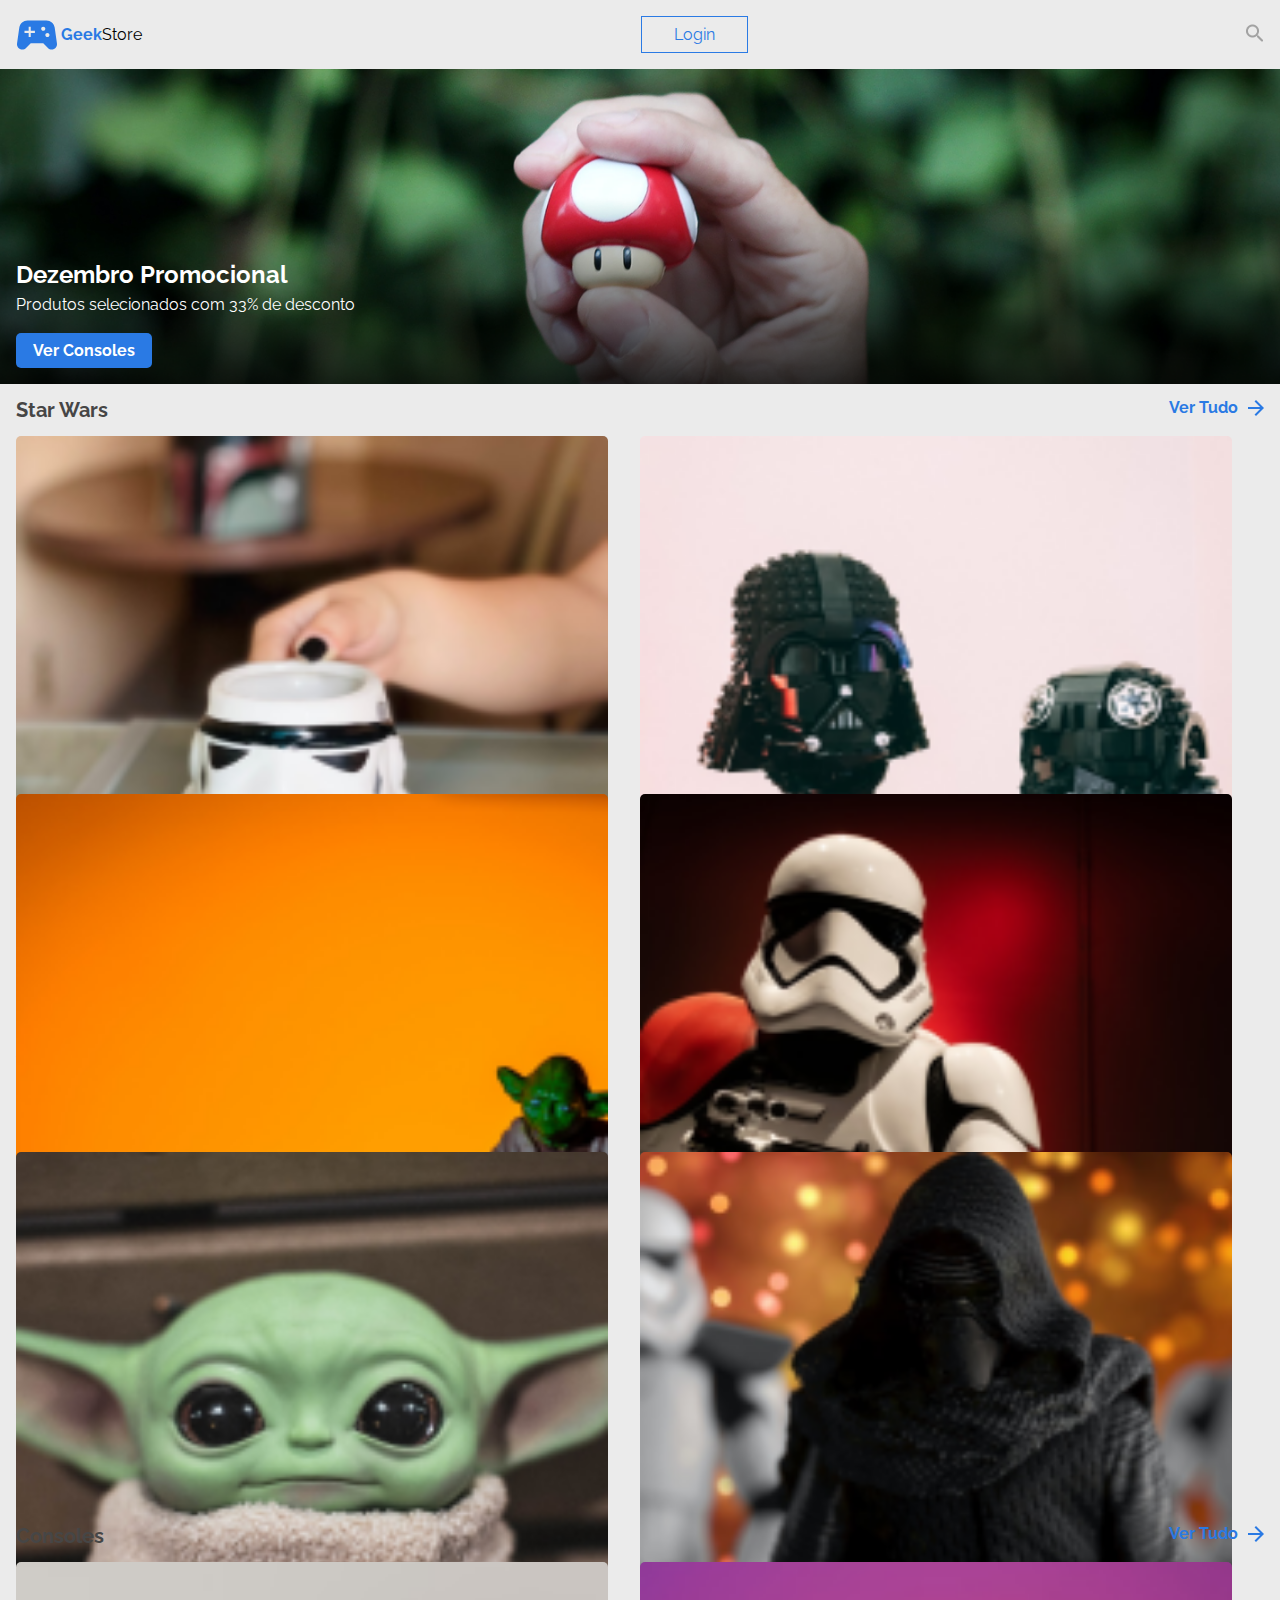
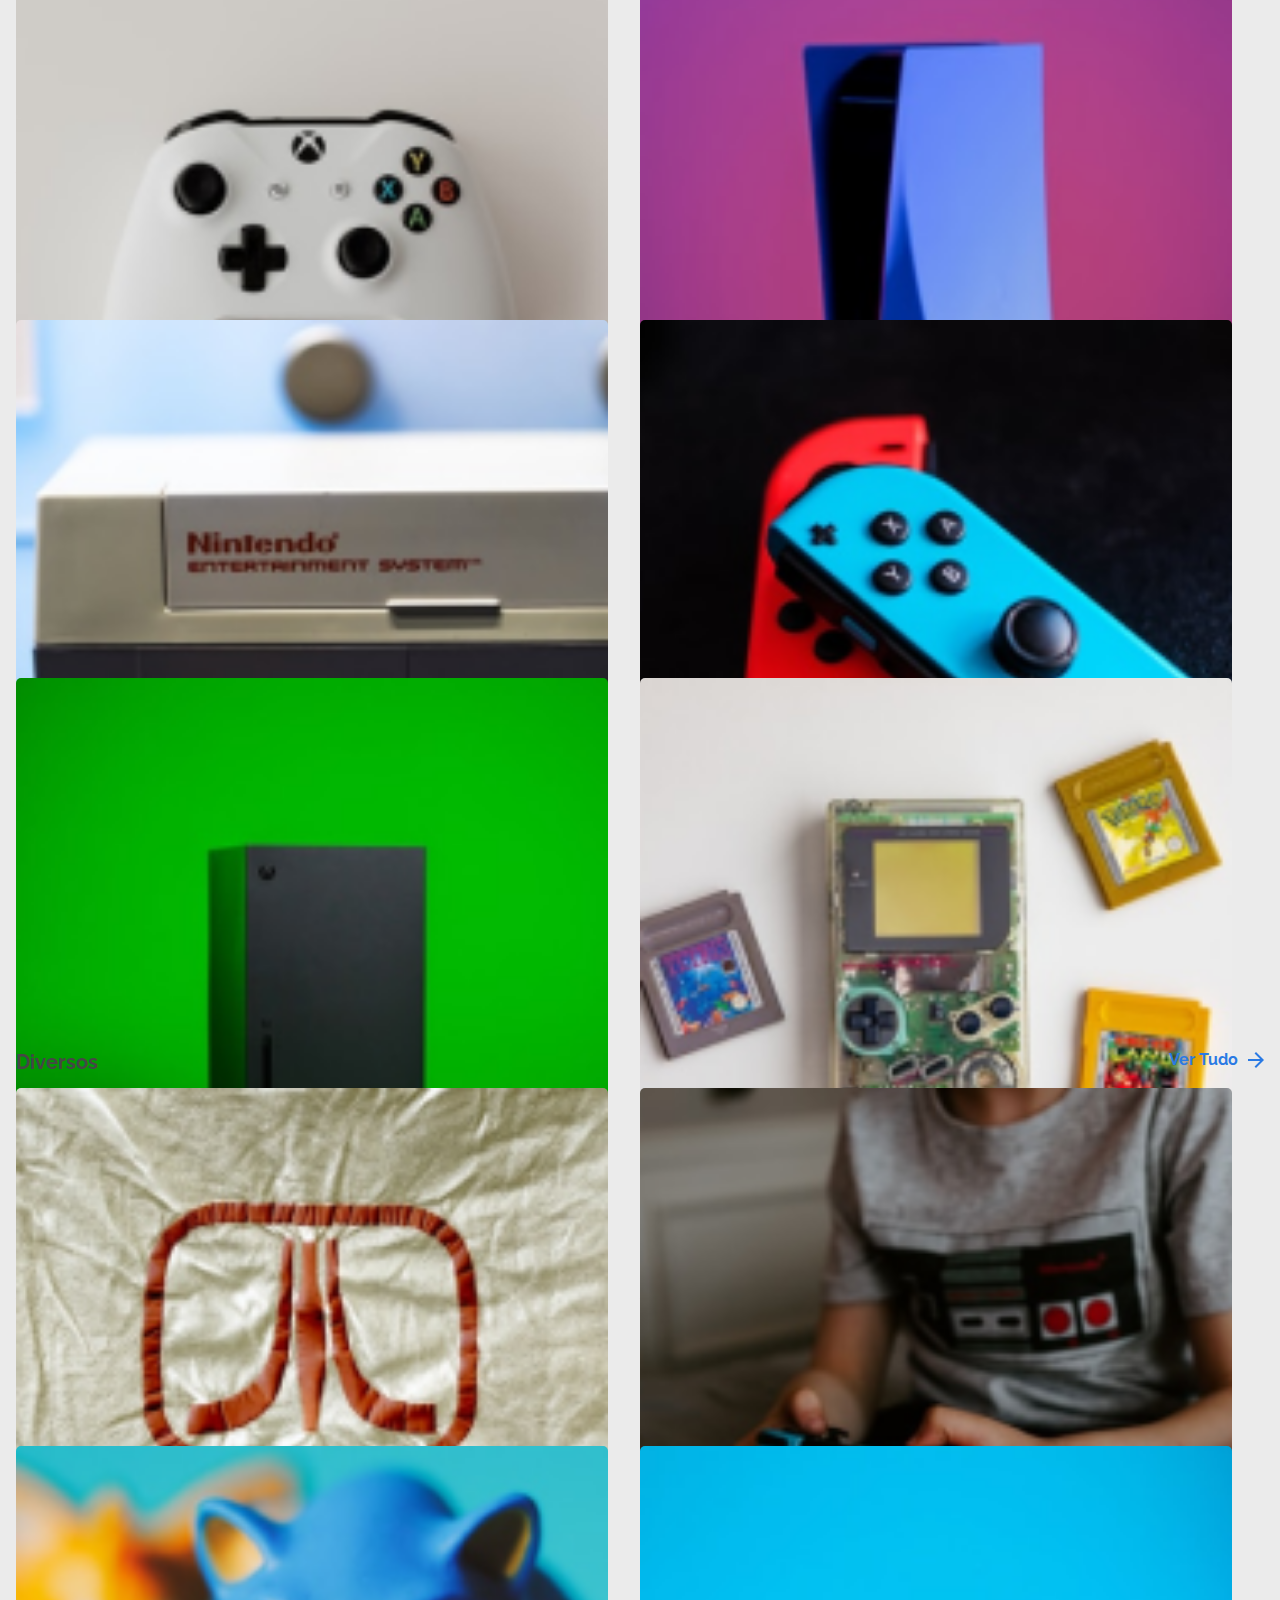
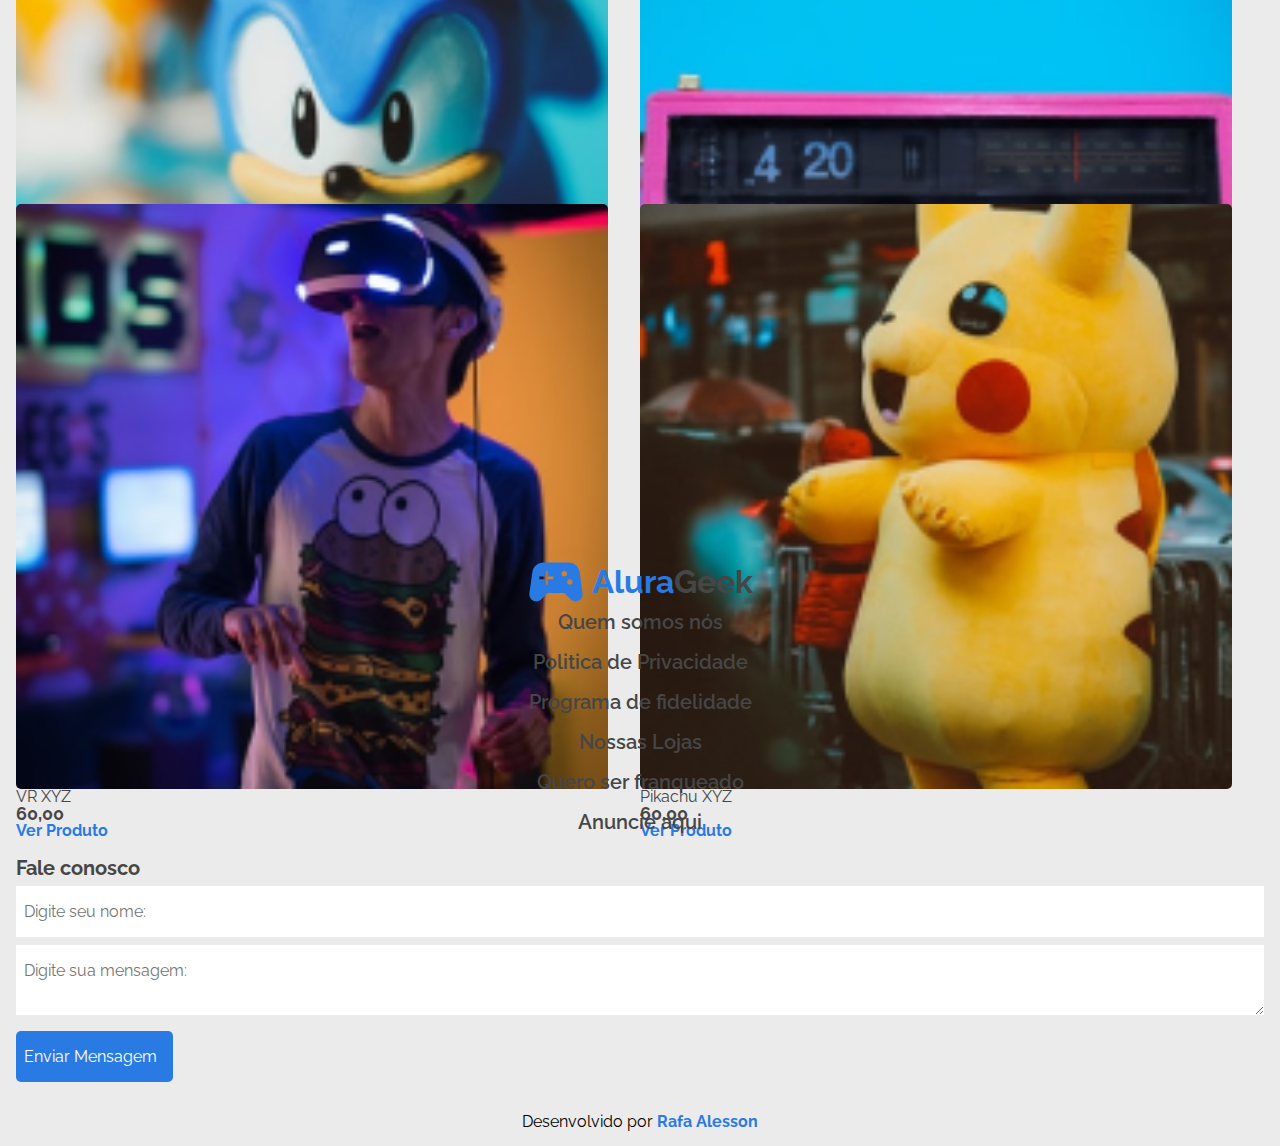
==== index.html @ 2ae5abe2 "finalização da home mobile" ====
<!DOCTYPE html>
<html lang="pt-br">
  <head>
    <meta charset="UTF-8" />
    <meta http-equiv="X-UA-Compatible" content="IE=edge" />
    <meta name="viewport" content="width=device-width, initial-scale=1.0" />
    <link rel="preconnect" href="https://fonts.googleapis.com">
    <link rel="preconnect" href="https://fonts.gstatic.com" crossorigin>
    <link href="https://fonts.googleapis.com/css2?family=Raleway:wght@100;300;400;600;700&display=swap" rel="stylesheet">
    <link rel="shortcut icon" href="./assets/img/logo.png" type="image/x-icon">
    <link rel="stylesheet" href="./assets/css/reset.css">
    <link rel="stylesheet" href="./assets/css/base.css">
    <link rel="stylesheet" href="./assets/css/cabecalho.css">
    <link rel="stylesheet" href="./assets/css/destaque.css">
    <link rel="stylesheet" href="./assets/css/geral-prods.css">
    <link rel="stylesheet" href="./assets/css/contato.css">
    <link rel="stylesheet" href="./assets/css/footer.css">
    <title>GeekStore</title>
  </head>

  <body>
    <header class="cabecalho">
      <nav class="menu">
        <div class="logo-busca">
          <div class="logo">
            <img src="assets\img\logo.svg" alt="logo" />
            <p class="logo-azul">Geek</p>
            <p>Store</p>
          </div>
          <!-- <input type="text" placeholder="O que desejo encontrar?" /> -->
        </div>
        <!--logo-busca-->

        <div class="login">
          <a href="login.html">
            <button type="submit">Login</button>
          </a>
        </div>
        <!--login-->

        <div class="busca">
          <img src="./assets/img/lupa.png" alt="lupa" />
        </div>
        <!--busca-->
      </nav>
      <!--menu-->
    </header>
    <!--cabecalho-->

    <section class="destaque">
      <div class="banner">
        <h1 class="banner__h1">Dezembro Promocional</h1>
        <h4 class="banner__h4">Produtos selecionados com 33% de desconto</h4>
        <button class="banner__btn">Ver Consoles</button>
      </div>
    </section>
    <!--destaque-->

    <section class="geral-prods">
      <div class="prod-titulo">
        <div class="titulo">
          <p>Star Wars</p>
        </div>
        <div class="mostrar-mais">
          <p>Ver Tudo <img src="assets\img\Vector.png" alt="seta" /></p>
        </div>
      </div>
      <section class="sessao-produtos">
        <div class="prod-holder">
          <div class="produto">
            <img src="assets\img\canecasw.png" alt="caneca" />
            <p class="descrição">Produto xyz</p>
            <p class="preco">60,00</p>
            <a href=""  class="ver-prod">Ver Produto</a>
          </div>
        </div>
        <div class="prod-holder">
          <div class="produto">
            <img src="assets\img\legosw.png" alt="lego" />
            <p class="descrição">Produto xyz</p>
            <p class="preco">60,00</p>
            <a href="" class="ver-prod">Ver Produto</a>
          </div>
        </div>
        <div class="prod-holder">
          <div class="produto">
            <img src="assets\img\yoda.png" alt="yoda" />
            <p class="descrição">Produto xyz</p>
            <p class="preco">60,00</p>
            <a href="" class="ver-prod">Ver Produto</a>
          </div>
        </div>
        <div class="prod-holder">
          <div class="produto">
            <img src="assets\img\stormtropper.png" alt="storm" />
            <p class="descrição">Produto xyz</p>
            <p class="preco">60,00</p>
            <a href="" class="ver-prod">Ver Produto</a>
          </div>
        </div>
        <div class="prod-holder">
          <div class="produto">
            <img src="assets\img\babyyoda.png" alt="byoda" />
            <p class="descrição">Produto xyz</p>
            <p class="preco">60,00</p>
            <a href="" class="ver-prod">Ver Produto</a>
          </div>
        </div>
        <div class="prod-holder">
          <div class="produto">
            <img src="assets\img\mandalorian.png" alt="mandalorian" />
            <p class="descrição">Produto xyz</p>
            <p class="preco">60,00</p>
            <a href="" class="ver-prod">Ver Produto</a>
          </div>
        </div>
      </section>

      <div class="prod-titulo">
        <div class="titulo">
          <p>Consoles</p>
        </div>
        <div class="mostrar-mais">
          <p>Ver Tudo <img src="assets\img\Vector.png" alt="seta" /></p>
        </div>
      </div>
      <section class="sessao-produtos">
        <div class="prod-holder">
          <div class="produto">
            <img src="assets\img\jsxbox.png" alt="xbox" />
            <p class="descrição">Console XYZ</p>
            <p class="preco">60,00</p>
            <a href="" class="ver-prod">Ver Produto</a>
          </div>
        </div>
        <div class="prod-holder">
          <div class="produto">
            <img src="assets\img\ps5.png" alt="ps5" />
            <p class="descrição">Console XYZ</p>
            <p class="preco">60,00</p>
            <a href="" class="ver-prod">Ver Produto</a>
          </div>
        </div>
        <div class="prod-holder">
          <div class="produto">
            <img src="assets\img\snes.png" alt="snes" />
            <p class="descrição">Console XYZ</p>
            <p class="preco">60,00</p>
            <a href="" class="ver-prod">Ver Produto</a>
          </div>
        </div>
        <div class="prod-holder">
          <div class="produto">
            <img src="assets\img\switch.png" alt="switch" />
            <p class="descrição">Console XYZ</p>
            <p class="preco">60,00</p>
            <a href="" class="ver-prod">Ver Produto</a>
          </div>
        </div>
        <div class="prod-holder">
          <div class="produto">
            <img src="assets\img\console.png" alt="console" />
            <p class="descrição">Console XYZ</p>
            <p class="preco">60,00</p>
            <a href="" class="ver-prod">Ver Produto</a>
          </div>
        </div>
        <div class="prod-holder">
          <div class="produto">
            <img src="assets\img\gba.png" alt="gba" />
            <p class="descrição">Console XYZ</p>
            <p class="preco">60,00</p>
            <a href="" class="ver-prod">Ver Produto</a>
          </div>
        </div>
      </section>

      <div class="prod-titulo">
        <div class="titulo">
          <p>Diversos</p>
        </div>
        <div class="mostrar-mais">
          <p>Ver Tudo <img src="assets\img\Vector.png" alt="seta" /></p>
        </div>
      </div>

      <section class="sessao-produtos">
        <div class="prod-holder">
          <div class="produto">
            <img src="assets\img\atari.png" alt="atari" />
            <p class="descrição">Camiseta Atari</p>
            <p class="preco">60,00</p>
            <a href="" class="ver-prod">Ver Produto</a>
          </div>
        </div>
        <div class="prod-holder">
          <div class="produto">
            <img src="assets\img\camisasnes.png" alt="csnes" />
            <p class="descrição">Camiseta Snes</p>
            <p class="preco">60,00</p>
            <a href="" class="ver-prod">Ver Produto</a>
          </div>
        </div>
        <div class="prod-holder">
          <div class="produto">
            <img src="assets\img\sonic.png" alt="sonic" />
            <p class="descrição">Sonic XYZ</p>
            <p class="preco">60,00</p>
            <a href="" class="ver-prod">Ver Produto</a>
          </div>
        </div>
        <div class="prod-holder">
          <div class="produto">
            <img src="assets\img\relogio.png" alt="relogio" />
            <p class="descrição">Despertador XYZ</p>
            <p class="preco">60,00</p>
            <a href="" class="ver-prod">Ver Produto</a>
          </div>
        </div>
        <div class="prod-holder">
          <div class="produto">
            <img src="assets\img\vr.png" alt="vr" />
            <p class="descrição">VR XYZ</p>
            <p class="preco">60,00</p>
            <a href="" class="ver-prod">Ver Produto</a>
          </div>
        </div>
        <div class="prod-holder">
          <div class="produto">
            <img src="assets\img\pikachu.png" alt="Pikachu" />
            <p class="descrição">Pikachu XYZ</p>
            <p class="preco">60,00</p>
            <a href="" class="ver-prod">Ver Produto</a>
          </div>
        </div>
      </section>
    </section>
    <!-- geral-prods-->

    <section class="contato">
      <div class="referencia">
        <img src="assets\img\logo.svg" alt="logo" />
        <p class="referencia__p1">Alura</p>
        <p class="referencia__p2">Geek</p>
      </div>
      <div class="links-uteis">
        <a href="">Quem somos nós</a>
        <a href="">Politica de Privacidade</a>
        <a href="">Programa de fidelidade</a>
        <a href="">Nossas Lojas</a>
        <a href="">Quero ser franqueado</a>
        <a href="">Anuncie aqui</a>
      </div>

      <div class="form">
        <p class="form__titulo">Fale conosco</p>

        <div class="label-float">
          <input
            type="text"
            name="Nome"
            id="Nome"
            class="input-nome"
            placeholder="Digite seu nome:"/>
        </div>

        <textarea name="mensagem" id="msg" class="text-msg" placeholder="Digite sua mensagem:"></textarea>

        <button class="form__btn">Enviar Mensagem</button>
      </div>
      <!--form-->
    </section>
    <!-- contato-->

    <footer class="footer">
        <p>Desenvolvido por <a href="https://www.linkedin.com/in/rafael-alesson" class="autor">Rafa Alesson</a></p>
    </footer>
  </body>
</html>
---- assets/css/base.css ----
:root {
    --bg-color: #ebebeb;
    --input-placeholder: #d4d4d4;
    --input-bg: #efefef;
    --texto-destaque: #FFFF;
    --azul-destaque: #2a7ae4;
    --bg-contato: #Eaf2fd;
    --preto-leve: #464646;
  }

  *{
    box-sizing: border-box;
    scroll-behavior: smooth;
  }

  body{
    background-color: var(--bg-color);
    font-family: 'Raleway', sans-serif;
  }
---- assets/css/cabecalho.css ----
.menu{
    display: flex;
    align-items: center;
    justify-content: space-between;
    padding: 1rem;
}

.logo{
    display: flex;
    align-items: center;
    justify-content: space-between;
}

.logo-azul{
    color: var(--azul-destaque);
    font-weight: bold;
    padding-left: 3px;
}

.login{
    color: var(--azul-destaque);
    padding: .5rem 2rem;
    border: 1px solid var(--azul-destaque);
    cursor: pointer;
}
---- assets/css/destaque.css ----
.destaque{
    background: url("../img/banner.png");
    background-position: center;
    background-size: cover;
    height: 35vh;
    width: 100%;
    display: flex;
}

.banner{
    display: flex;
    flex-direction: column;
    justify-content: end;
    color: var(--texto-destaque);
    line-height: 1.5;
    font-size: 1.2rem;
    padding: 1rem;
}

.banner__h1{
    font-size: 1.5rem;
    font-weight: 700;
}

.banner__h4{
    font-size: 1rem;
    font-weight: 400;
}

.banner__btn{
    background-color: var(--azul-destaque);
    color: var(--texto-destaque);
    border: none;
    padding: 0.5rem 1rem;
    margin-top: 1rem;
    font-size: 1rem;
    font-weight: 700;
    cursor: pointer;
    width: 40%;
    border-radius: 5px;
}
---- assets/css/geral-prods.css ----
.geral-prods {
  display: flex;
  flex-wrap: wrap;
}

.prod-titulo {
  display: flex;
  justify-content: space-between;
  width: 100%;
  padding: 1rem;
}

.titulo {
  color: var( --preto-leve);
  font-size: 1.25rem;
  font-weight: bold;
}

.mostrar-mais p{
  display: flex;
  justify-content: center;
  color: var(--azul-destaque);
  font-weight: bold;
}

.mostrar-mais p img{
    padding-left: .6rem;
}

.sessao-produtos{
    display: flex;
    flex-wrap: wrap;
    justify-content: space-between;
}

.prod-holder{
    padding: 0 1rem 1rem 1rem;
    width: 50%;
}

.produto{
    display: flex;
    flex-direction: column;
    justify-content: space-evenly;
    height: 38vh;
    color: var( --preto-leve);
}

.produto img{
    width: 100%;
    border-radius: 5px;
}

.preco{
    font-weight: bold;
    font-size: 1.1rem;
}

.ver-prod{
    color: var(--azul-destaque);
    font-weight: bold;
}
---- assets/css/contato.css ----
.contato:first-child{
    display: flex;
    flex-direction: column;
    padding: 1rem;
    justify-content: center;
    align-items: center;
}

.referencia{
    display: flex;
    justify-content: center;
    align-items: center;
}

.referencia img{
    padding-right: .5rem;
    width: 4rem;
}

.referencia__p1{
    color: var(--azul-destaque);
    font-size: 2rem;
    font-weight: bold;
}

.referencia__p2{
    font-size: 2rem;
    font-weight: bold;
    color: var(--preto-leve);
}

.links-uteis{
    display: flex;
    flex-direction: column;
    line-height: 2;
    text-align: center;
    justify-content: center;
    color: var(--preto-leve);
    font-size: 1.25rem;
    font-weight: 600;
}

.form{
    display: flex;
    flex-direction: column;
    padding: 1rem;
}

.form__titulo{
    font-size: 1.25rem;
    font-weight: bold;
    color: var(--preto-leve);
    margin-bottom: .5rem;
}

.input-nome{
    width: 100%;
    padding: 1rem 1rem 1rem .5rem;
    margin-bottom: .5rem;
    outline: none;
}

.text-msg{
    width: 100%;
    height: 20%;
    padding: 1rem 1rem 1rem .5rem;
}

.form__btn{
    align-self: baseline;
    background-color: var(--azul-destaque);
    color: var(--texto-destaque);
    border: none;
    padding: 1rem 1rem 1rem .5rem;
    margin-top: 1rem;
    cursor: pointer;
    border-radius: 5px;
    text-align: left;
}
---- assets/css/footer.css ----
.footer{
    display: flex;
    align-items: center;
    justify-content: center;
    width: 100%;
    height: 3rem;
}

.autor{
    color: var(--azul-destaque);
    font-weight: bold;
}
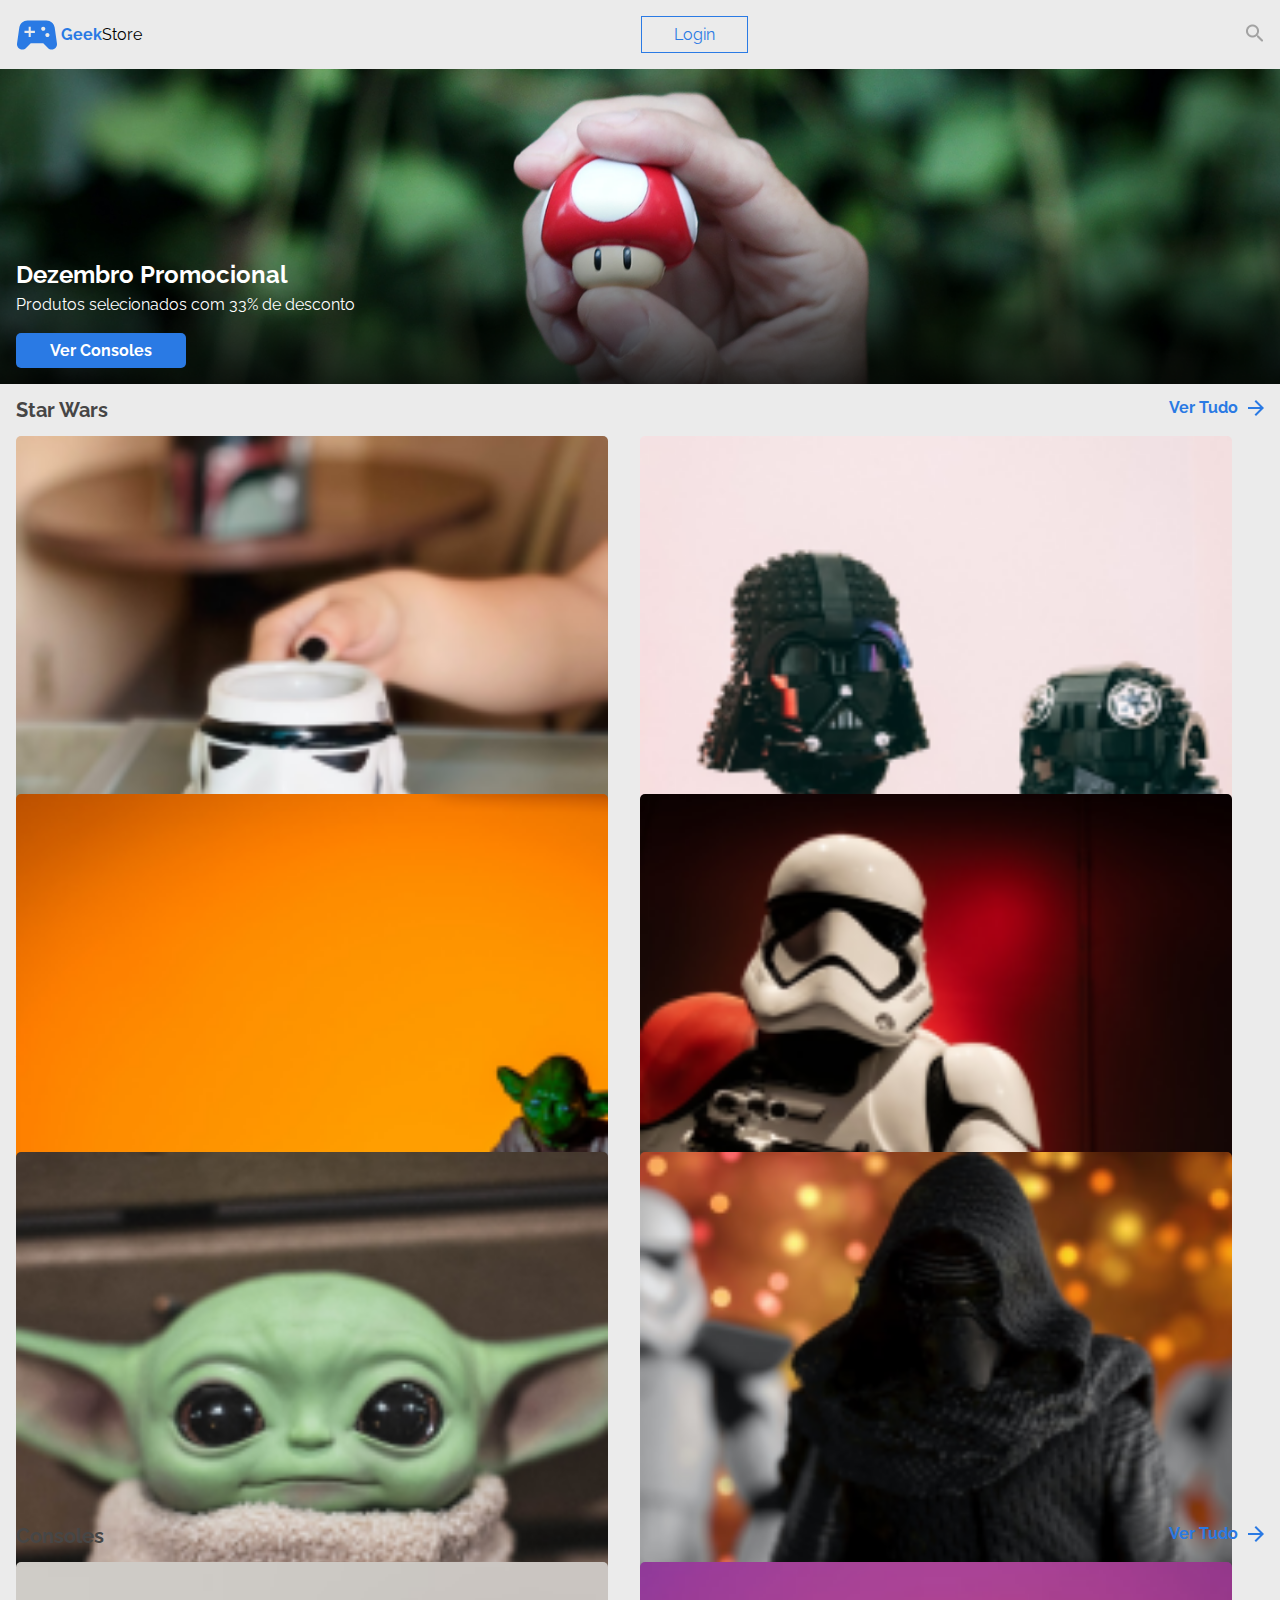
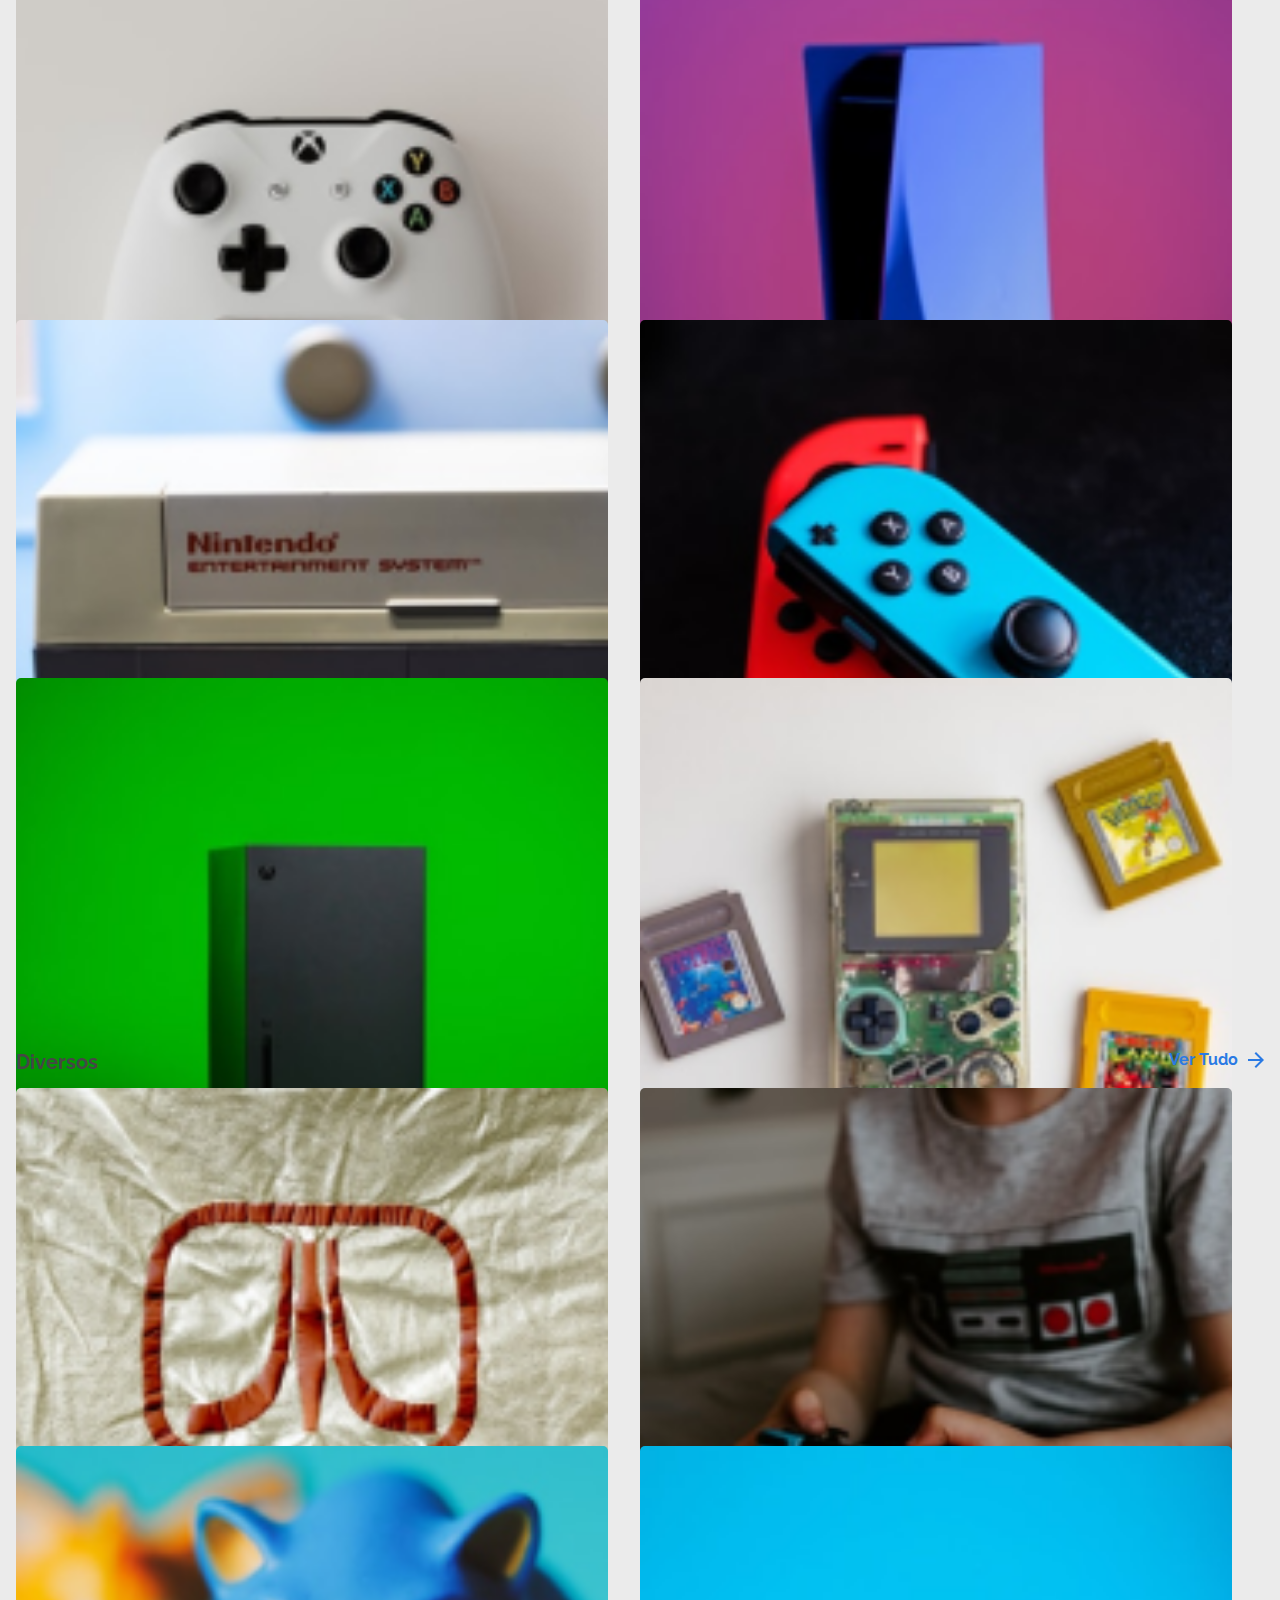
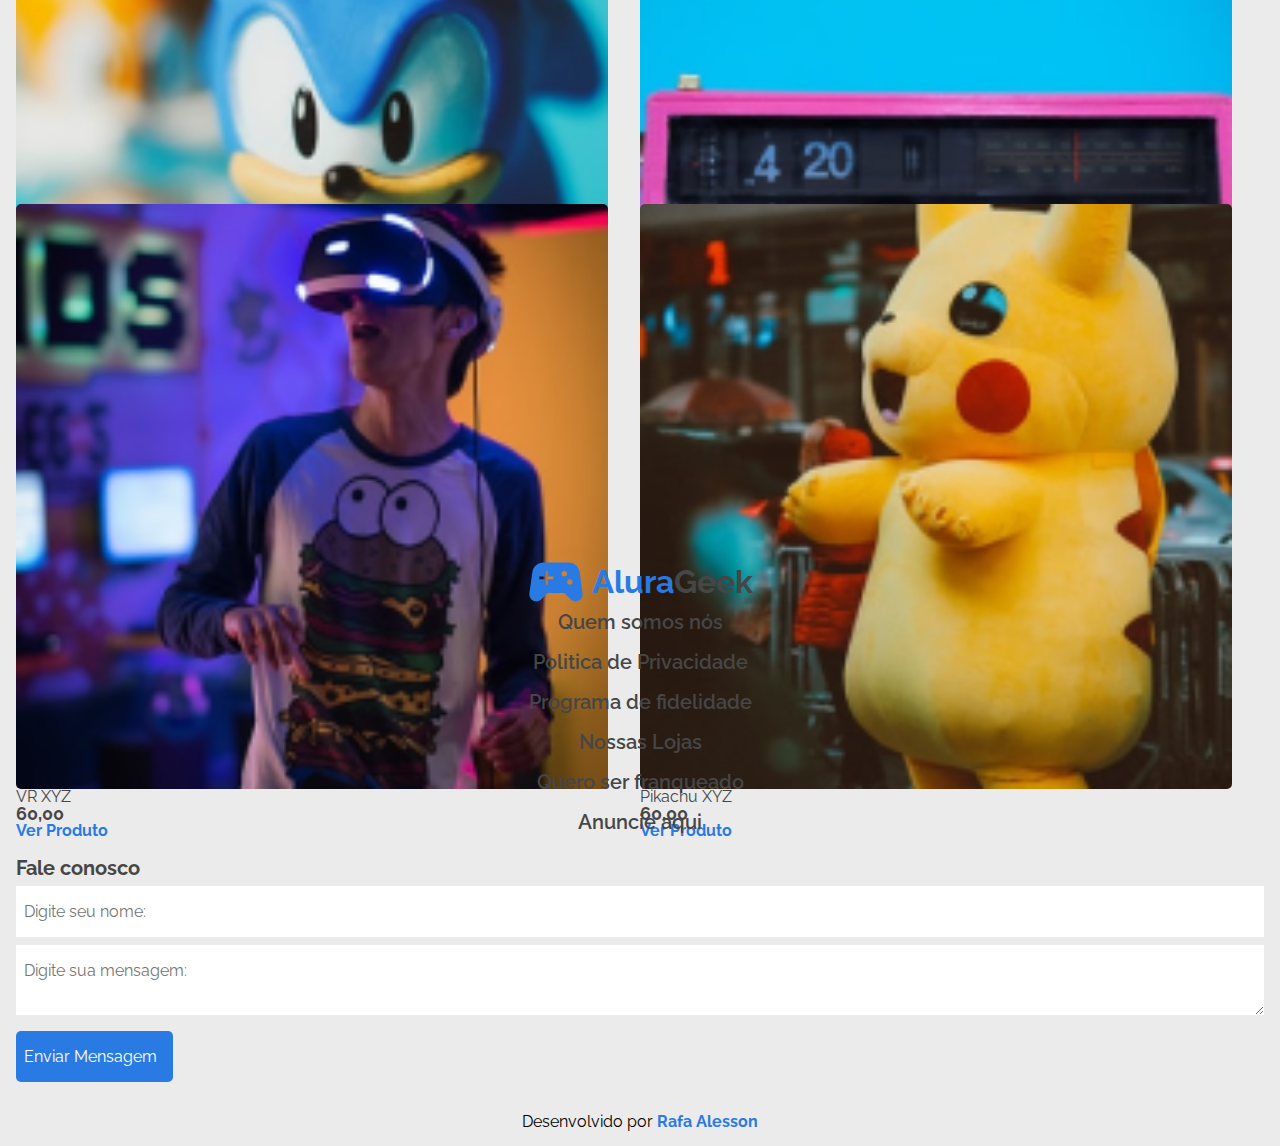
==== commit f306917d: "ajustando uns detalhes" ====
--- a/index.html
+++ b/index.html
@@ -50,7 +50,7 @@
     <section class="destaque">
       <div class="banner">
         <h1 class="banner__h1">Dezembro Promocional</h1>
-        <h4 class="banner__h4">Produtos selecionados com 33% de desconto</h4>
+        <p class="banner__p">Produtos selecionados com 33% de desconto</p>
         <button class="banner__btn">Ver Consoles</button>
       </div>
     </section>
@@ -188,7 +188,7 @@
         <div class="prod-holder">
           <div class="produto">
             <img src="assets\img\atari.png" alt="atari" />
-            <p class="descrição">Camiseta Atari</p>
+            <p class="descrição">Camiseta Ataari</p>
             <p class="preco">60,00</p>
             <a href="" class="ver-prod">Ver Produto</a>
           </div>
--- a/assets/css/destaque.css
+++ b/assets/css/destaque.css
@@ -10,7 +10,7 @@
 .banner{
     display: flex;
     flex-direction: column;
-    justify-content: end;
+    justify-content: flex-end;
     color: var(--texto-destaque);
     line-height: 1.5;
     font-size: 1.2rem;
@@ -22,7 +22,8 @@
     font-weight: 700;
 }
 
-.banner__h4{
+.banner__p{
+    width: fit-content;
     font-size: 1rem;
     font-weight: 400;
 }
@@ -31,11 +32,12 @@
     background-color: var(--azul-destaque);
     color: var(--texto-destaque);
     border: none;
-    padding: 0.5rem 1rem;
+    padding: .5rem 0;
     margin-top: 1rem;
     font-size: 1rem;
     font-weight: 700;
     cursor: pointer;
-    width: 40%;
+    width: 50%;
     border-radius: 5px;
+    text-align: center;
 }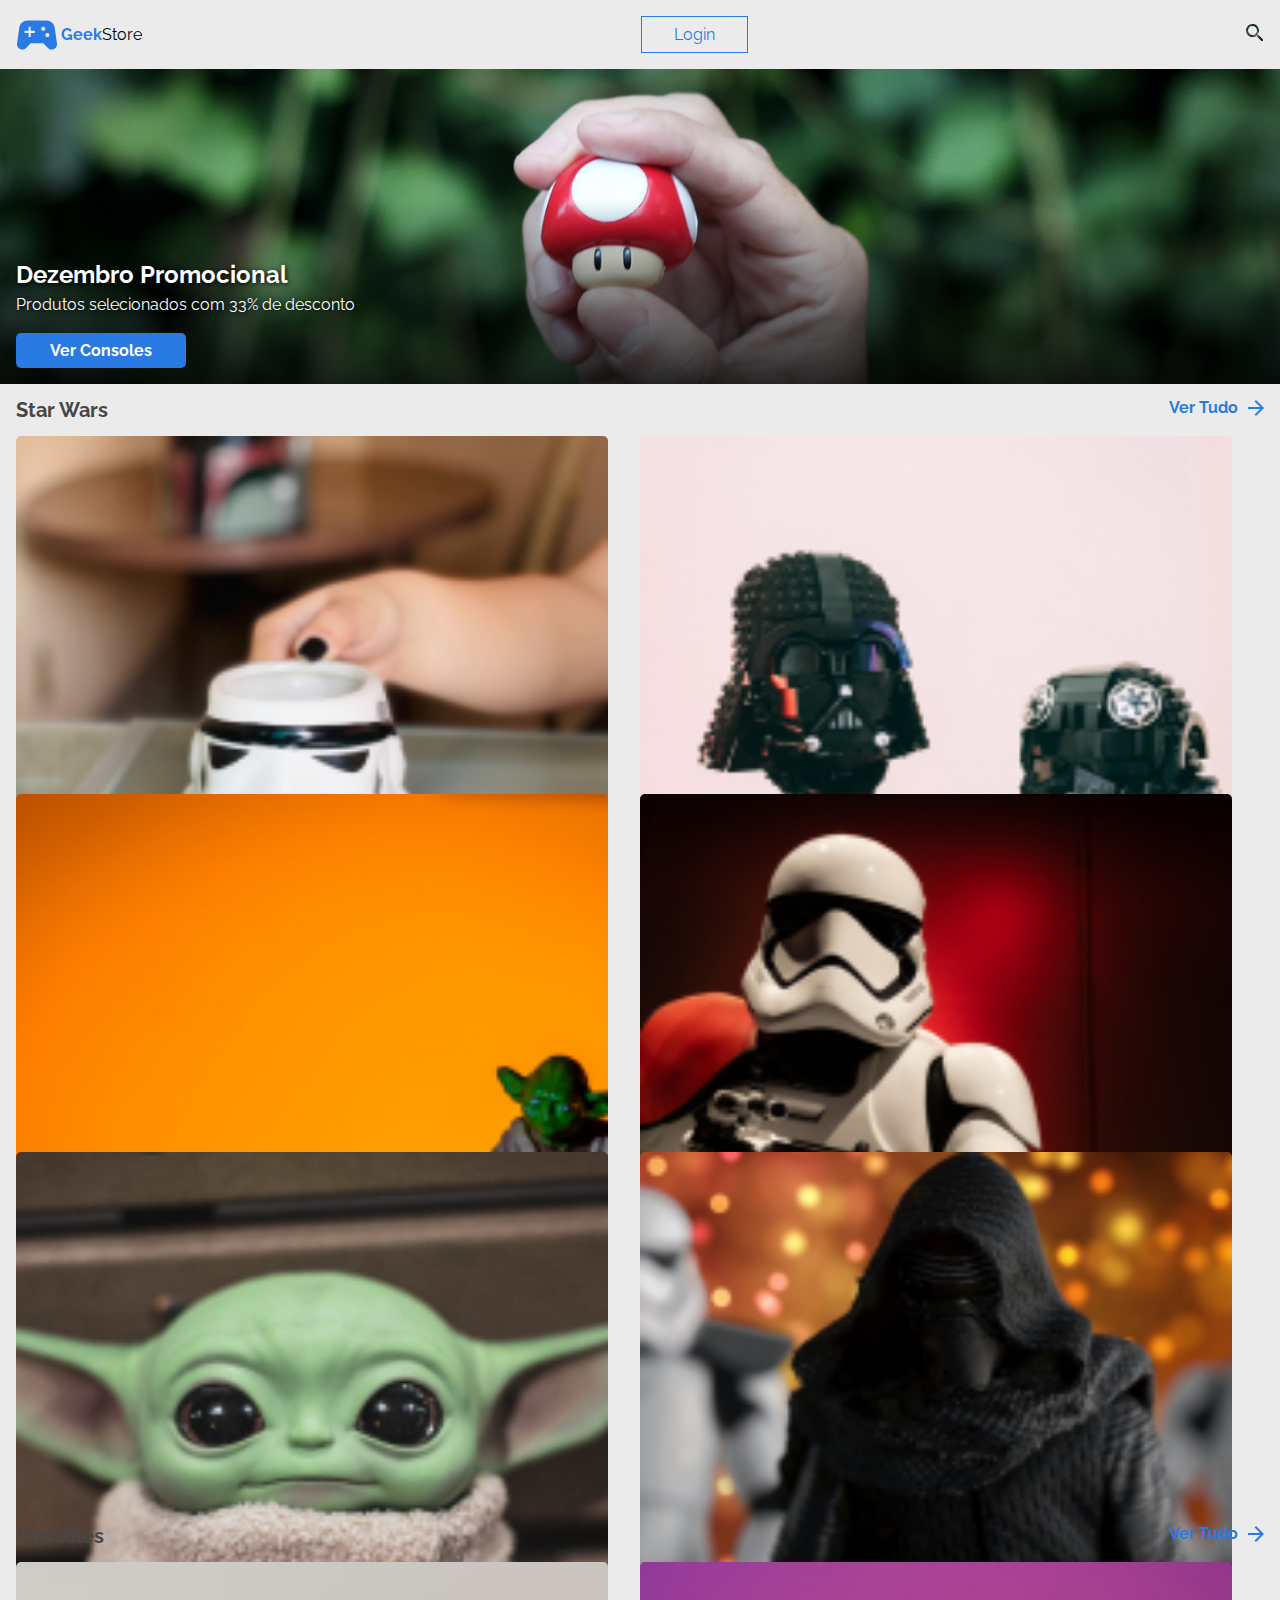
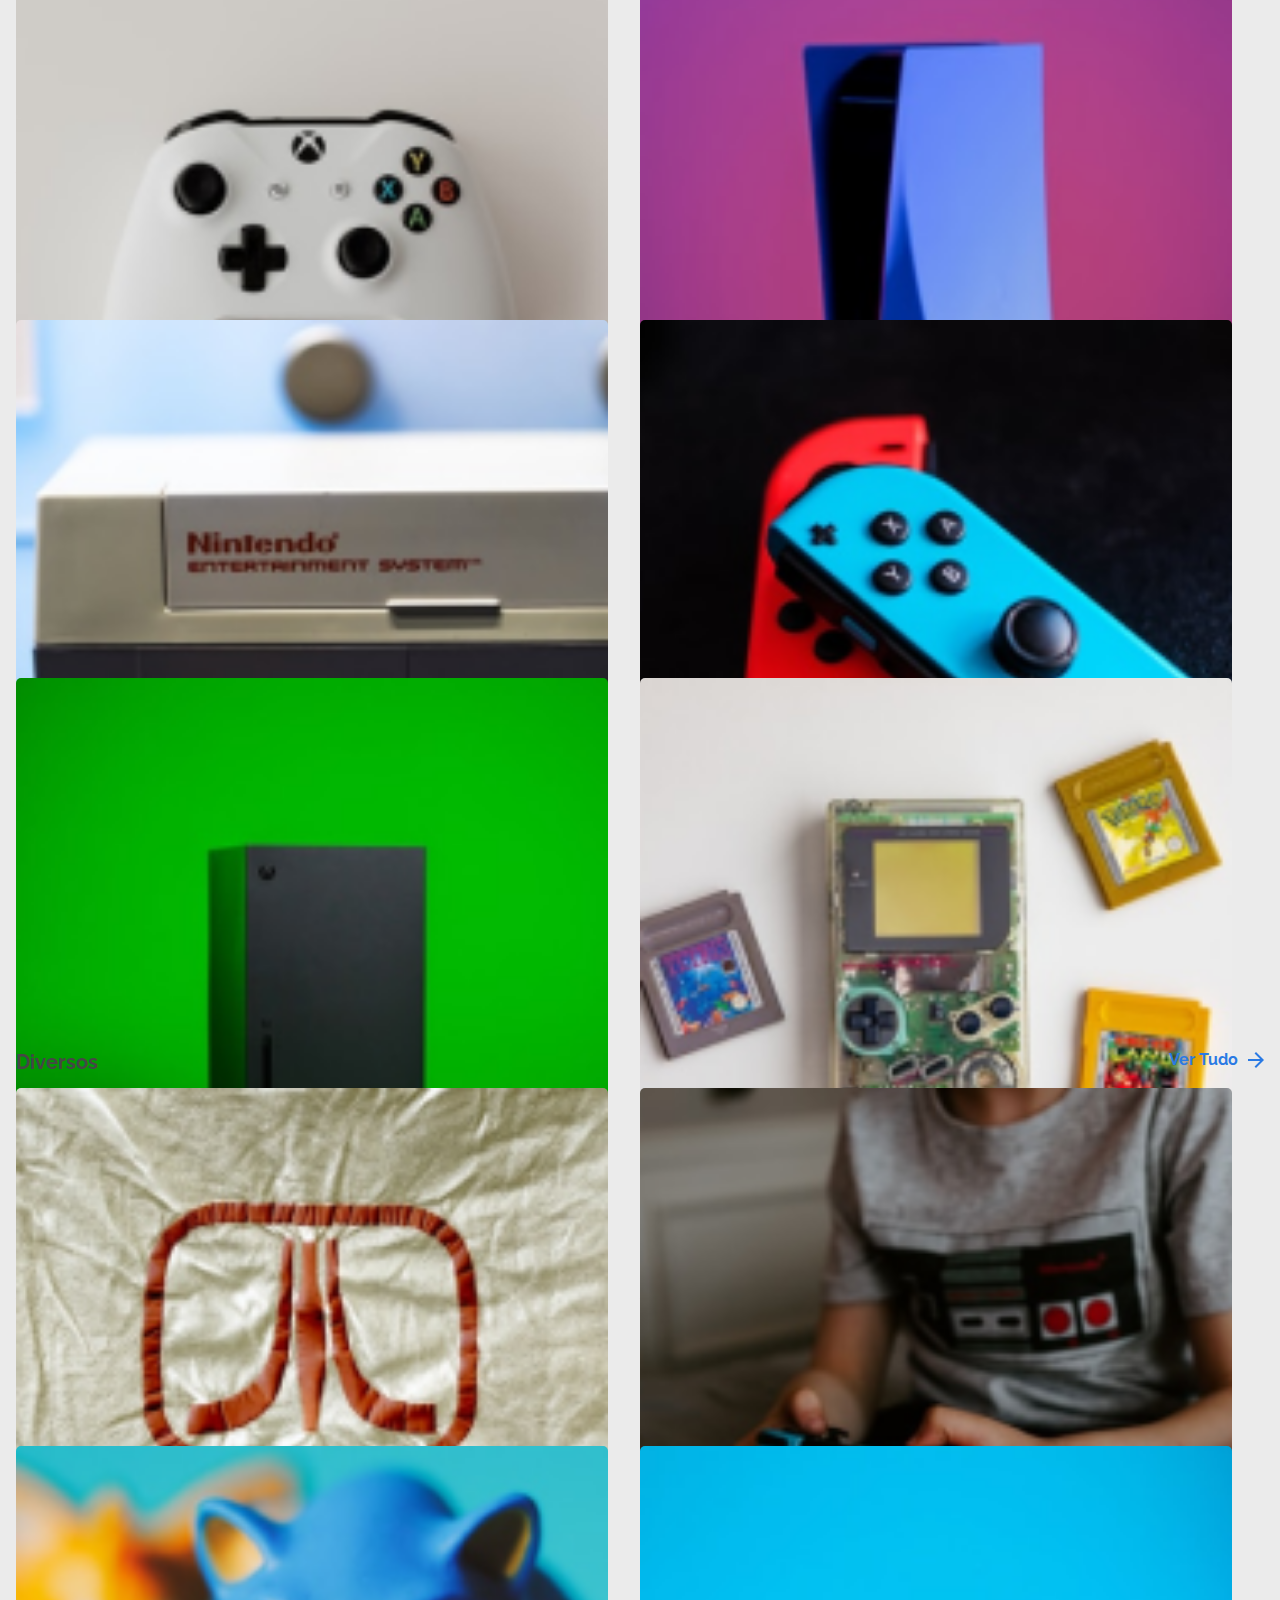
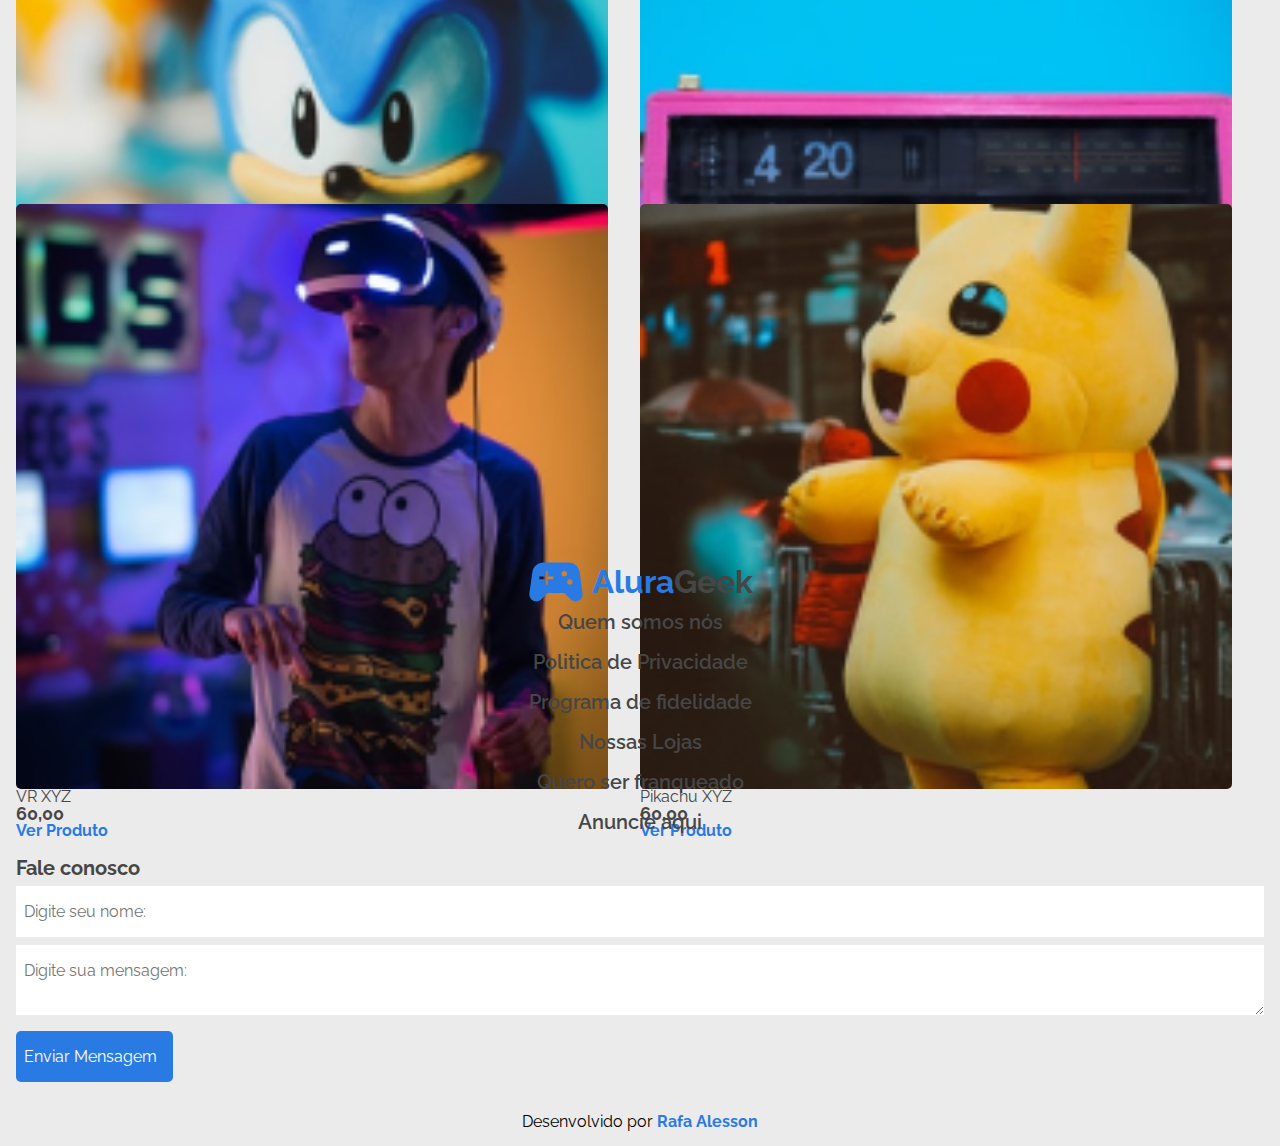
==== commit 74b28404: "modifiquei uma imagem" ====
--- a/index.html
+++ b/index.html
@@ -39,7 +39,7 @@
         <!--login-->
 
         <div class="busca">
-          <img src="./assets/img/lupa.png" alt="lupa" />
+          <img src="./assets/img/lupa.svg" alt="lupa" />
         </div>
         <!--busca-->
       </nav>
--- a/assets/css/destaque.css
+++ b/assets/css/destaque.css
@@ -19,13 +19,16 @@
 
 .banner__h1{
     font-size: 1.5rem;
-    font-weight: 700;
+    font-weight: bold;
+    text-shadow: 1px 1px 5px black;
+    width: fit-content;
 }
 
 .banner__p{
     width: fit-content;
     font-size: 1rem;
     font-weight: 400;
+    text-shadow: 1px 1px 5px black;
 }
 
 .banner__btn{
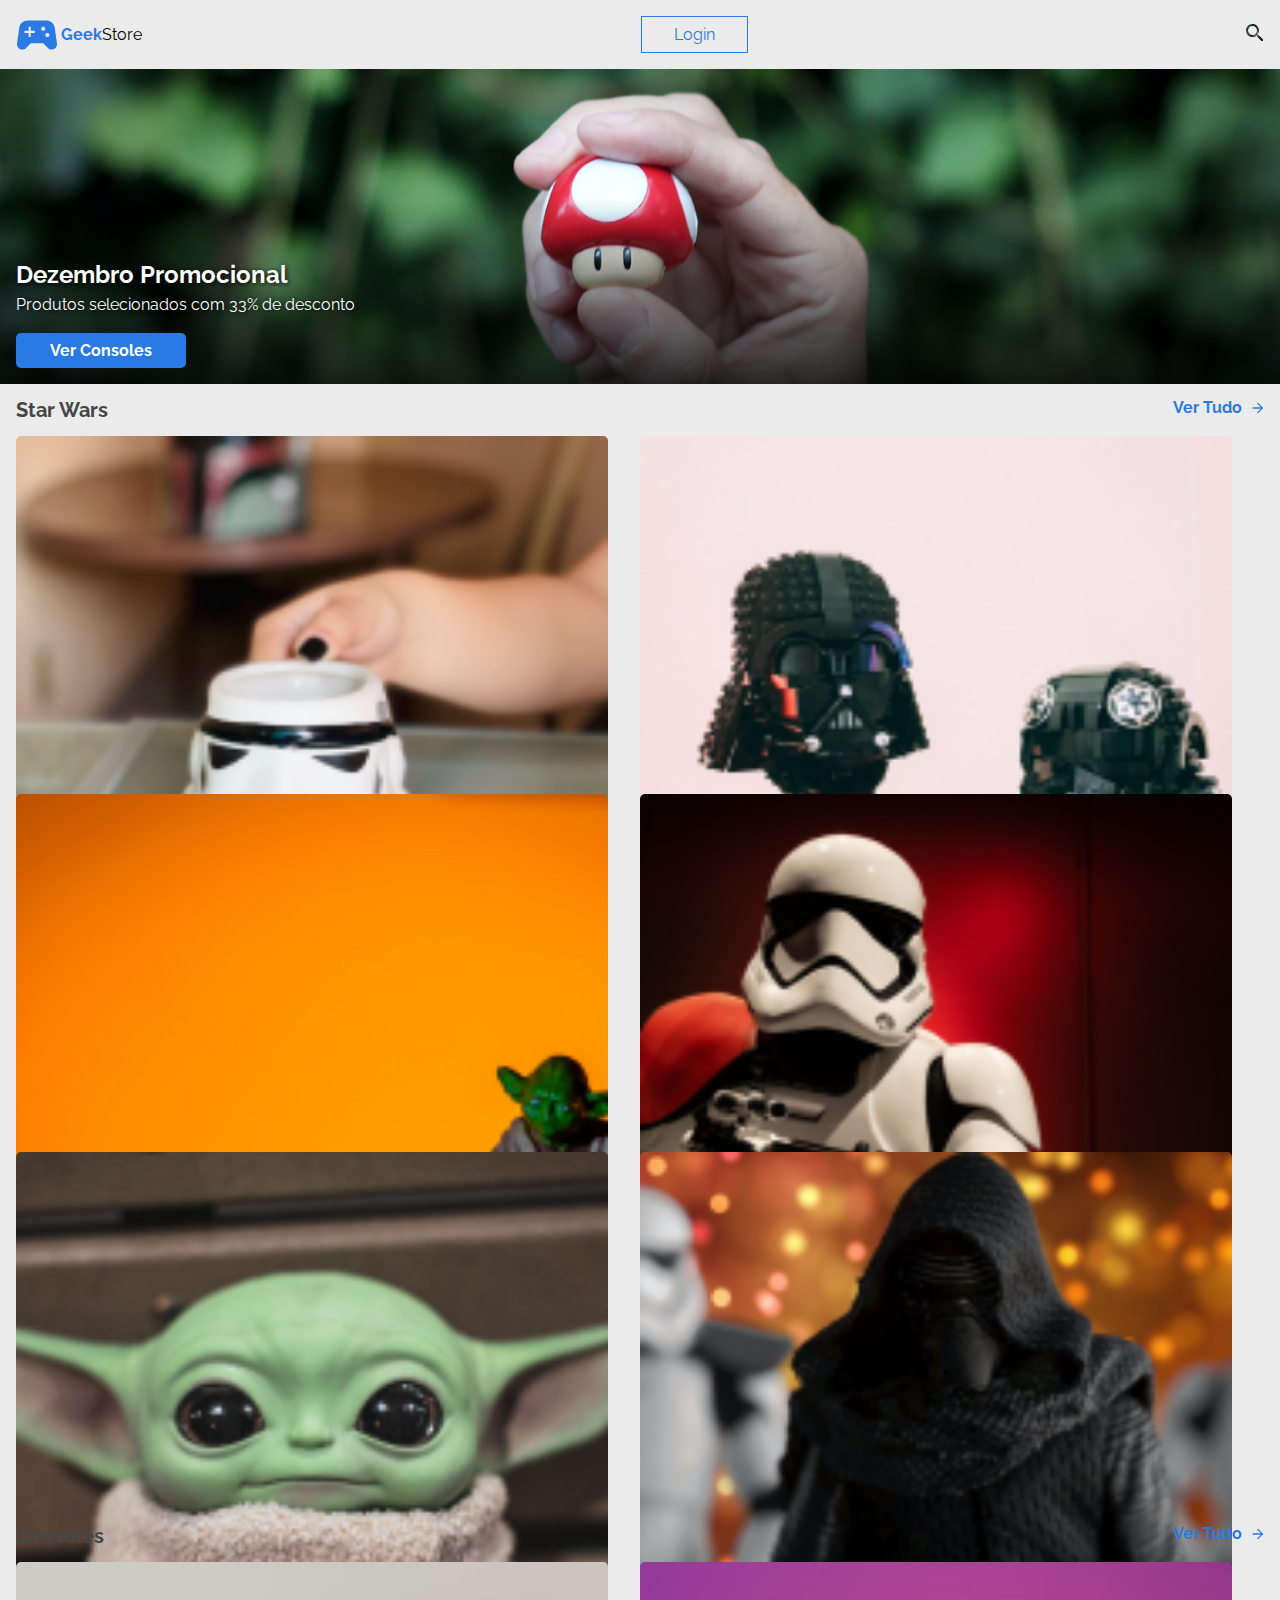
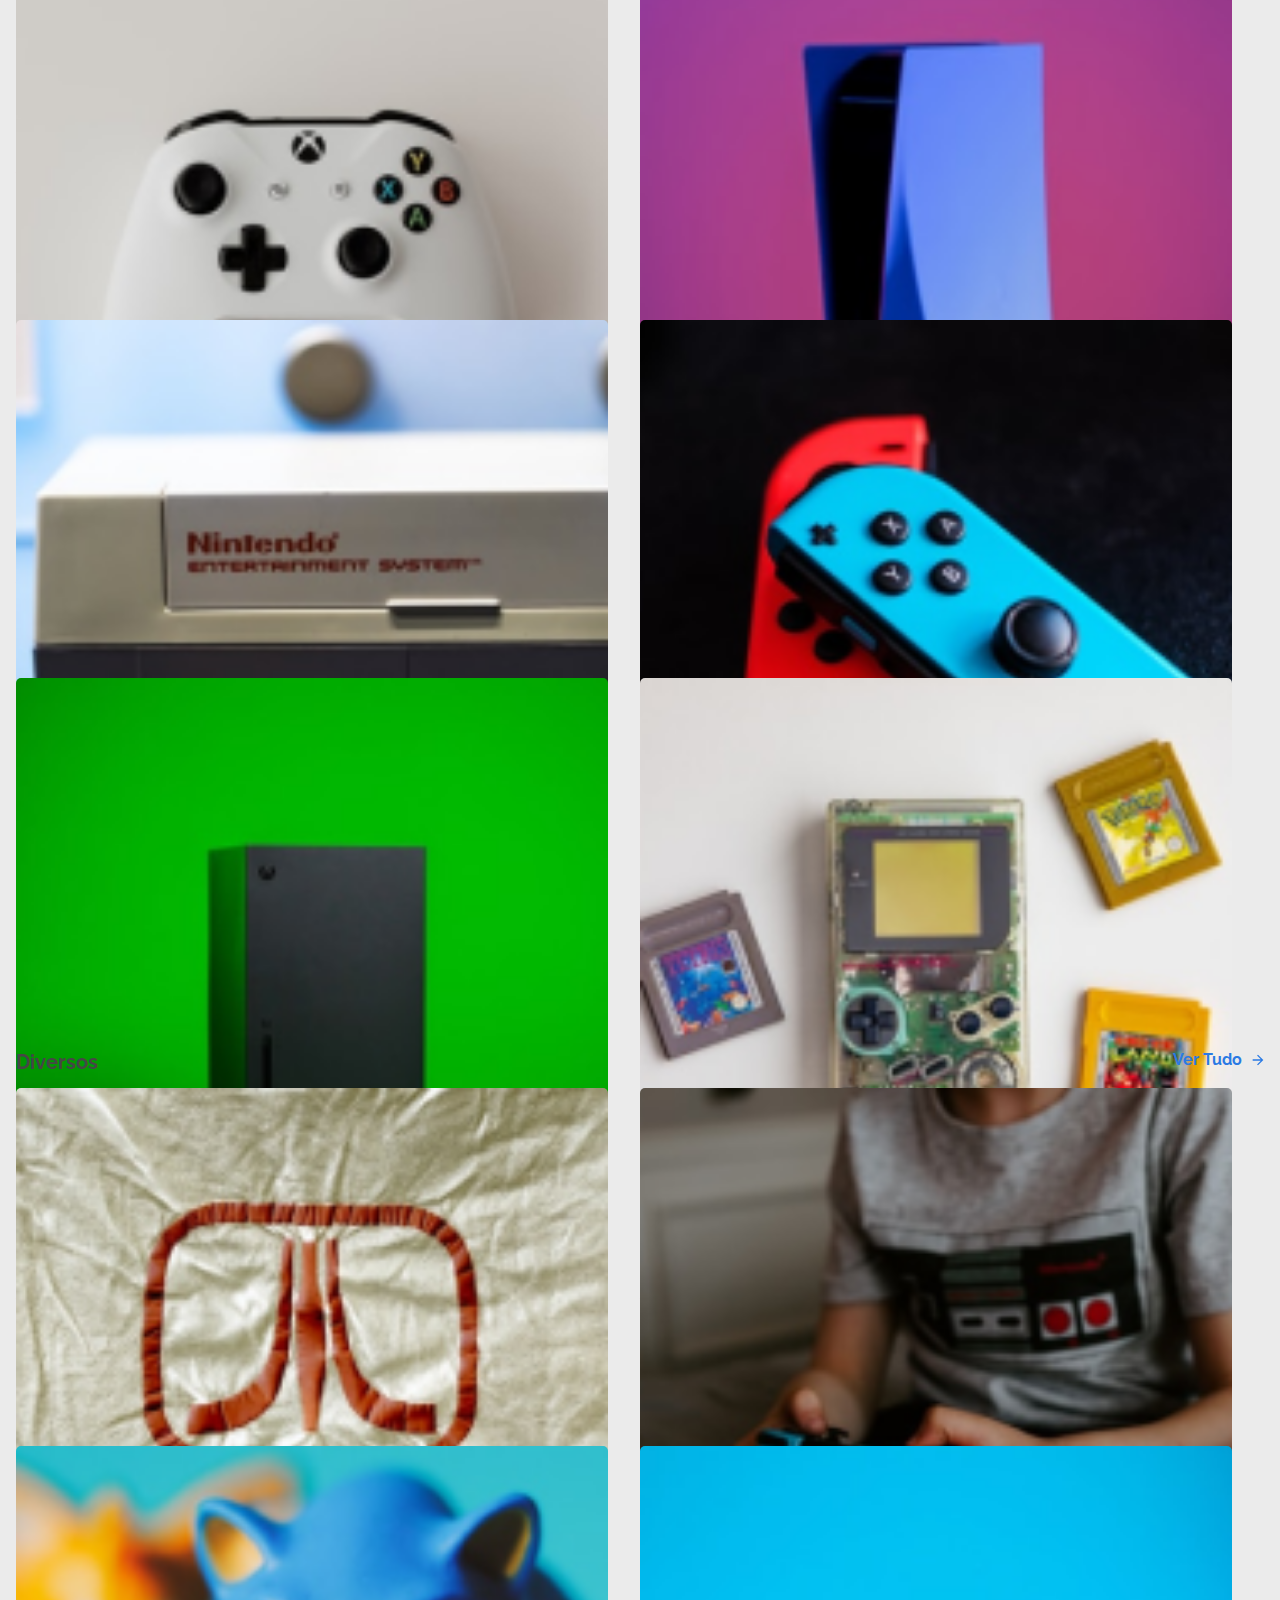
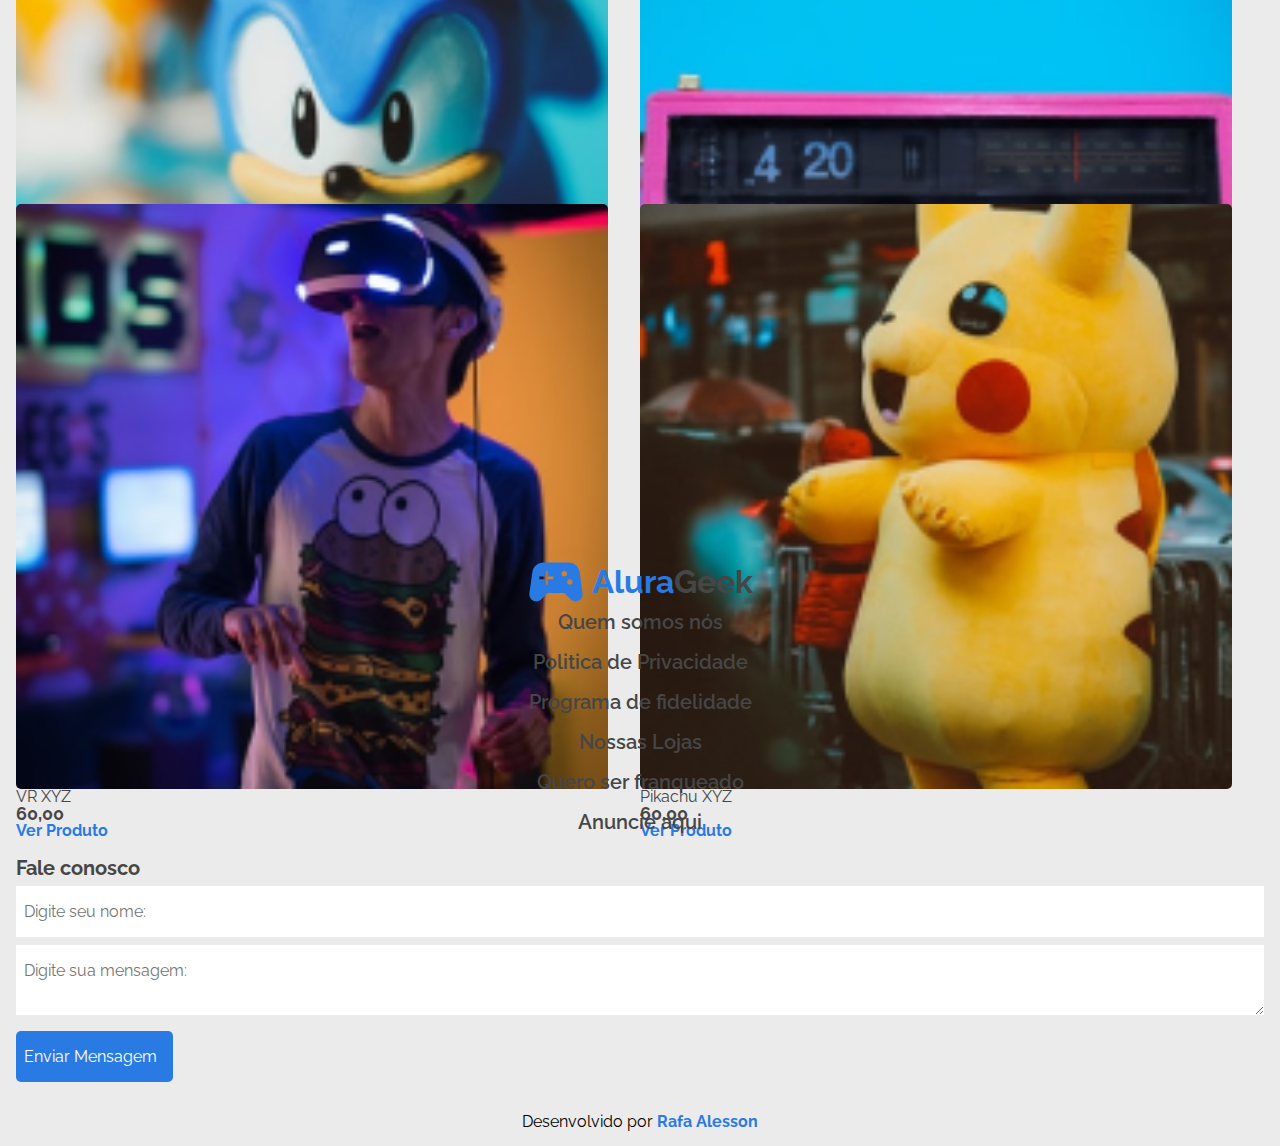
==== commit 1482f451: "adição de imagens svg" ====
--- a/index.html
+++ b/index.html
@@ -51,7 +51,9 @@
       <div class="banner">
         <h1 class="banner__h1">Dezembro Promocional</h1>
         <p class="banner__p">Produtos selecionados com 33% de desconto</p>
-        <button class="banner__btn">Ver Consoles</button>
+        <a href="#console">
+          <button class="banner__btn">Ver Consoles</button>
+        </a>
       </div>
     </section>
     <!--destaque-->
@@ -62,7 +64,7 @@
           <p>Star Wars</p>
         </div>
         <div class="mostrar-mais">
-          <p>Ver Tudo <img src="assets\img\Vector.png" alt="seta" /></p>
+          <p>Ver Tudo <img src="assets\img\seta.svg" alt="seta" /></p>
         </div>
       </div>
       <section class="sessao-produtos">
@@ -118,10 +120,10 @@
 
       <div class="prod-titulo">
         <div class="titulo">
-          <p>Consoles</p>
+          <p id="console">Consoles</p>
         </div>
         <div class="mostrar-mais">
-          <p>Ver Tudo <img src="assets\img\Vector.png" alt="seta" /></p>
+          <p>Ver Tudo <img src="assets\img\seta.svg" alt="seta" /></p>
         </div>
       </div>
       <section class="sessao-produtos">
@@ -180,7 +182,7 @@
           <p>Diversos</p>
         </div>
         <div class="mostrar-mais">
-          <p>Ver Tudo <img src="assets\img\Vector.png" alt="seta" /></p>
+          <p>Ver Tudo <img src="assets\img\seta.svg" alt="seta" /></p>
         </div>
       </div>
 
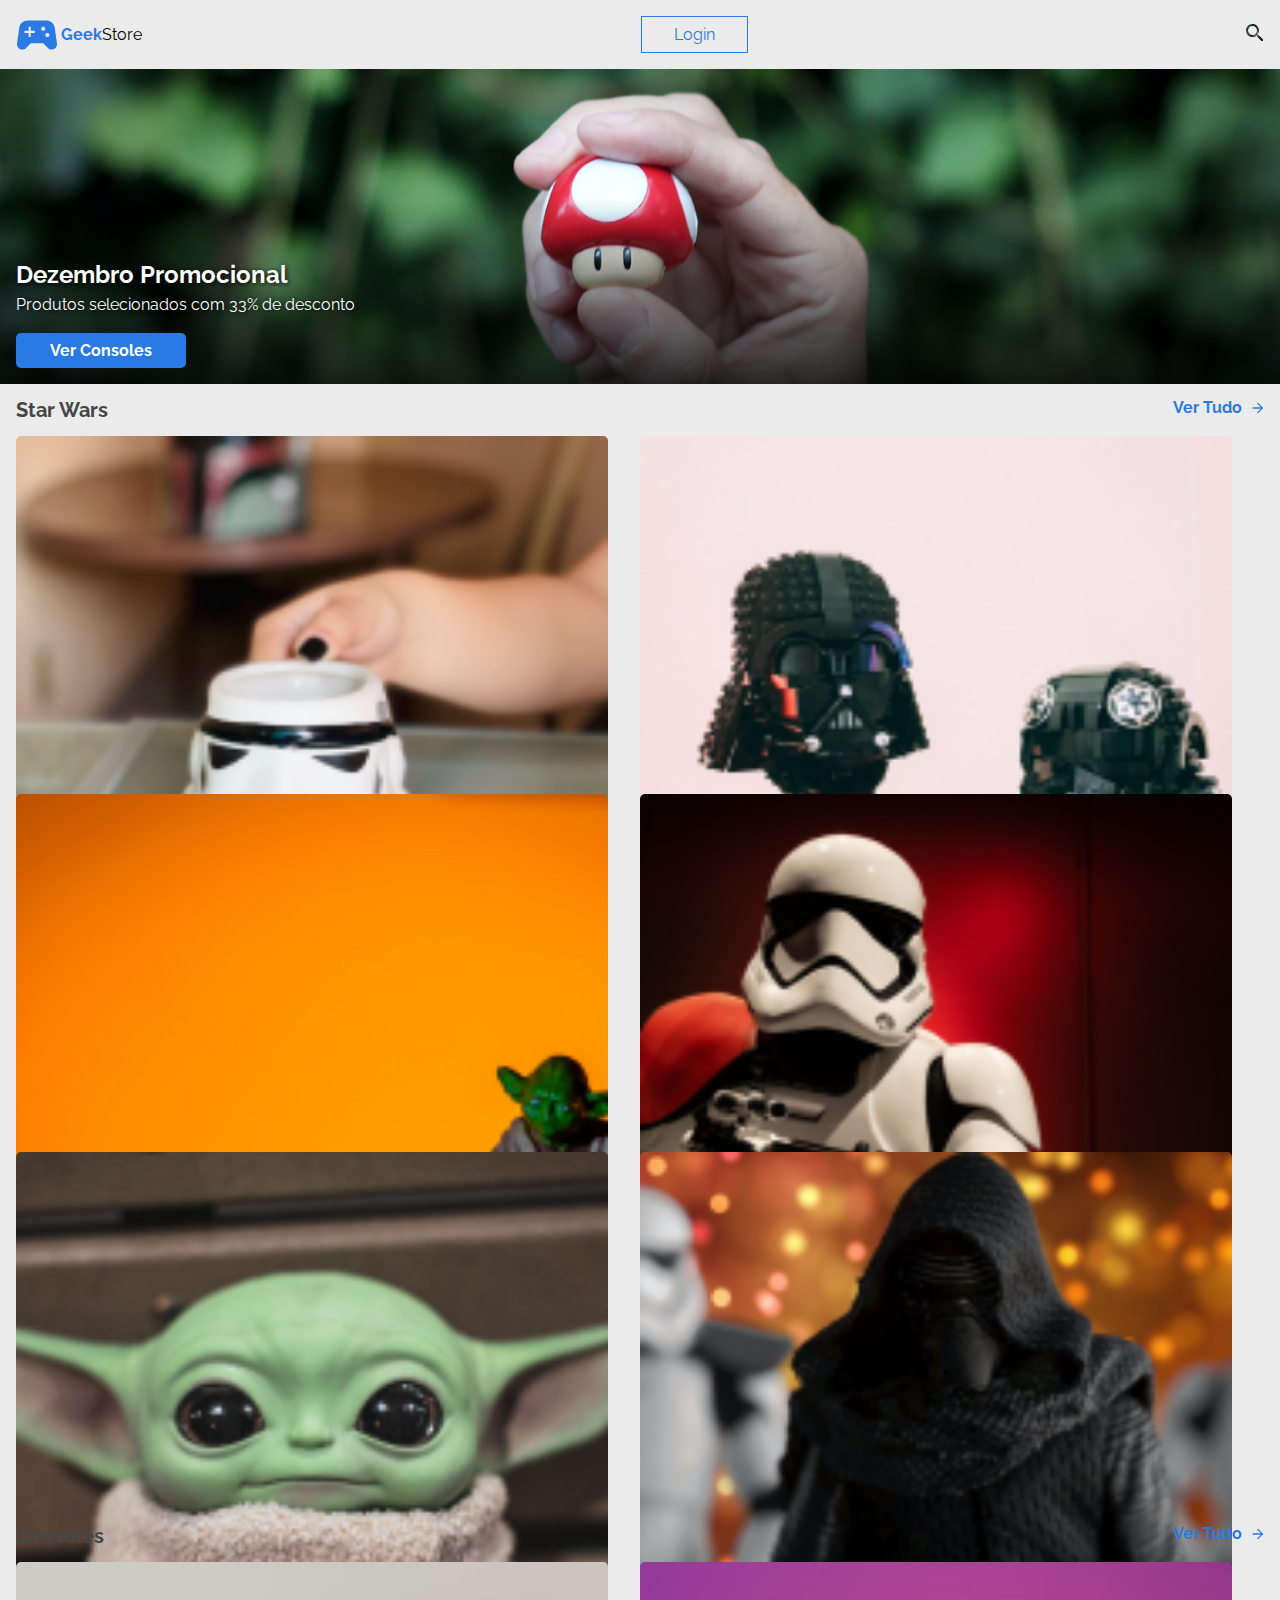
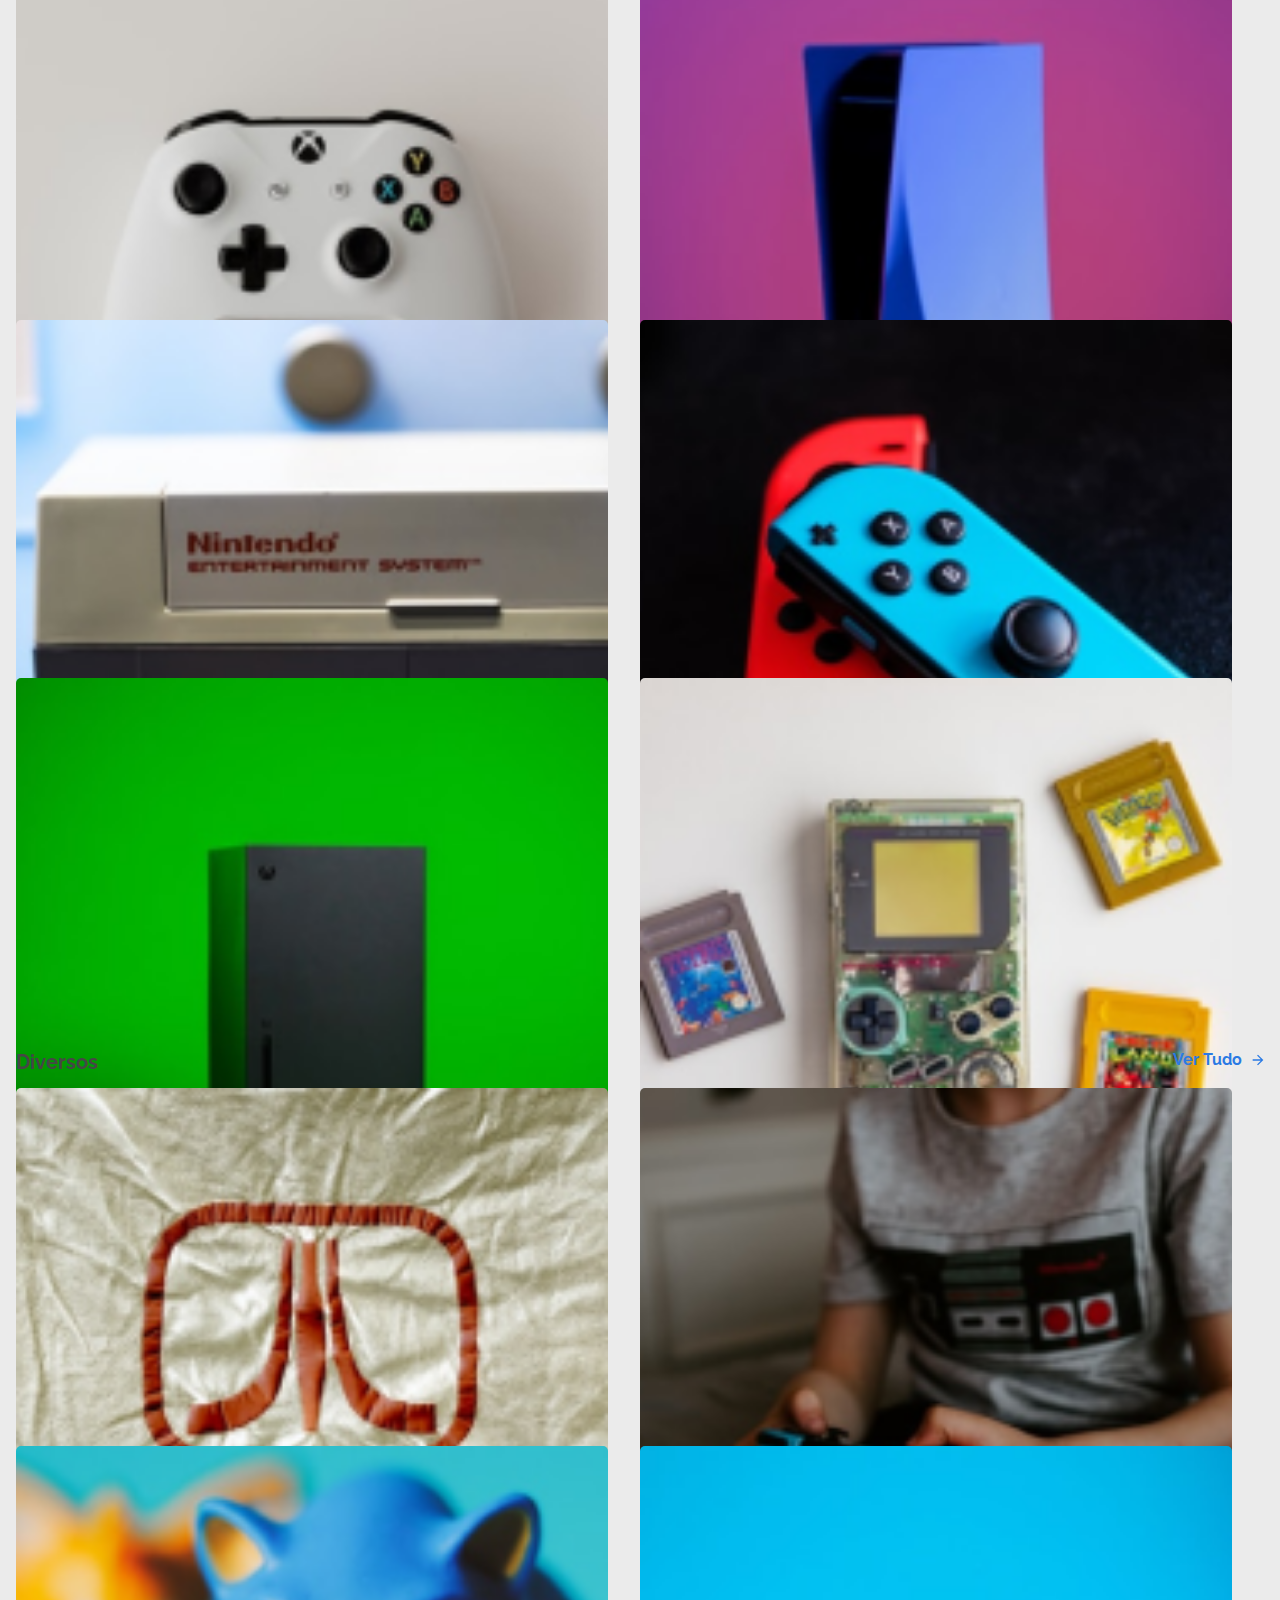
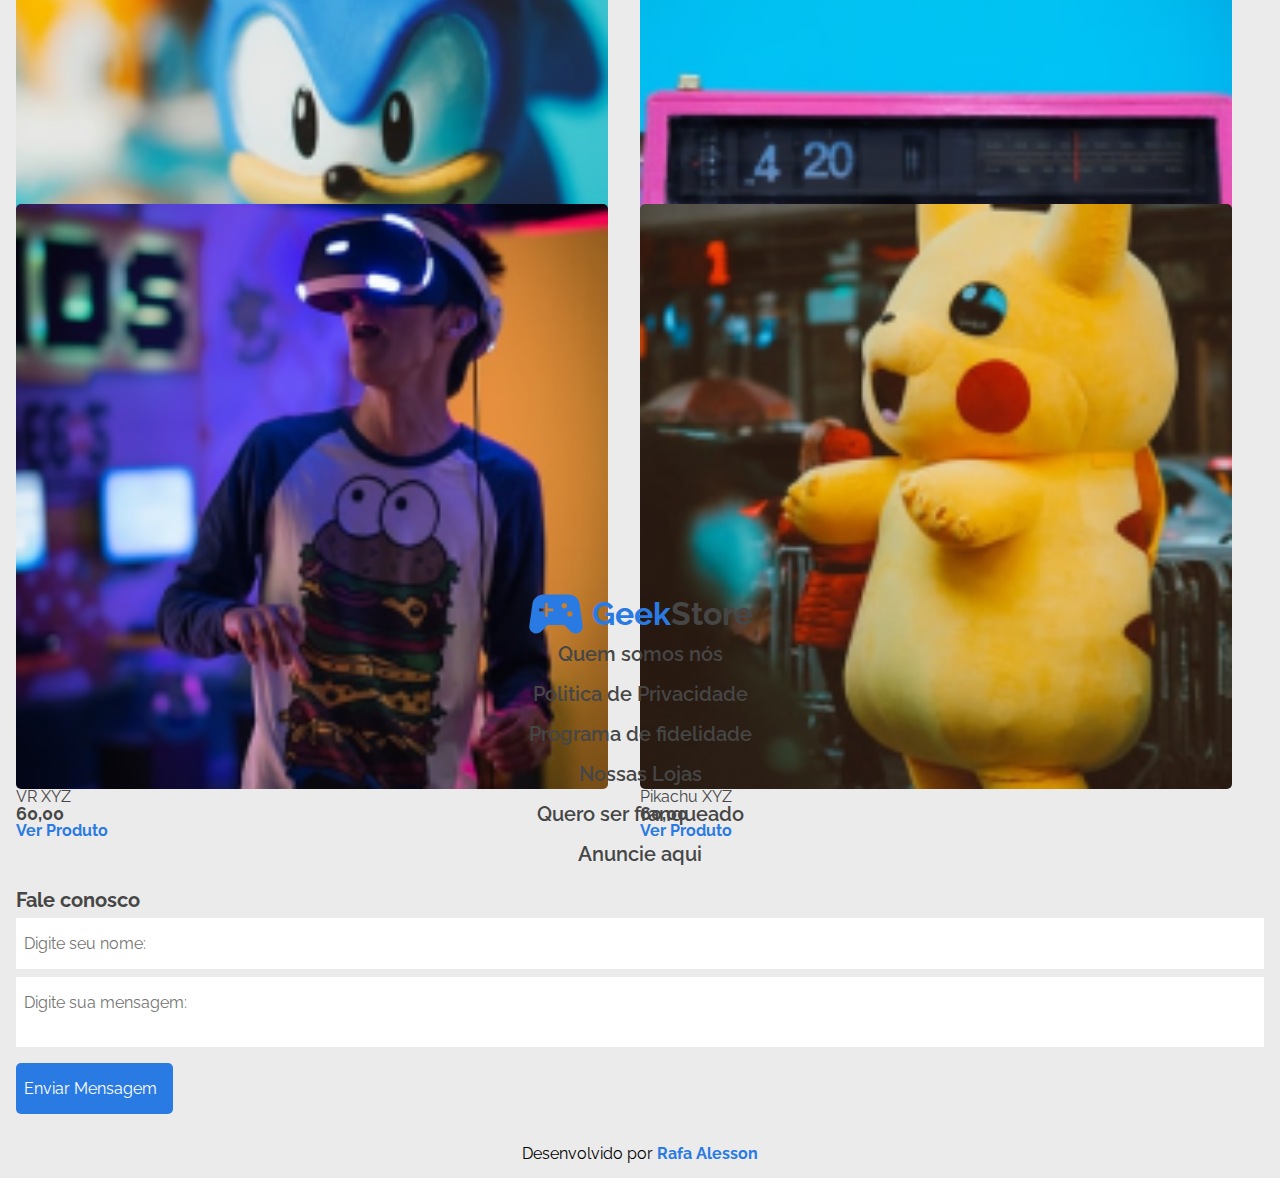
==== commit 47601c22: "ok" ====
--- a/index.html
+++ b/index.html
@@ -242,8 +242,8 @@
     <section class="contato">
       <div class="referencia">
         <img src="assets\img\logo.svg" alt="logo" />
-        <p class="referencia__p1">Alura</p>
-        <p class="referencia__p2">Geek</p>
+        <p class="referencia__p1">Geek</p>
+        <p class="referencia__p2">Store</p>
       </div>
       <div class="links-uteis">
         <a href="">Quem somos nós</a>
--- a/assets/css/contato.css
+++ b/assets/css/contato.css
@@ -1,9 +1,14 @@
+.contato{
+    margin-top: 2rem;
+}
+
 .contato:first-child{
     display: flex;
     flex-direction: column;
     padding: 1rem;
     justify-content: center;
     align-items: center;
+    
 }
 
 .referencia{
@@ -64,6 +69,8 @@
     width: 100%;
     height: 20%;
     padding: 1rem 1rem 1rem .5rem;
+    resize: none;
+    outline: none;
 }
 
 .form__btn{
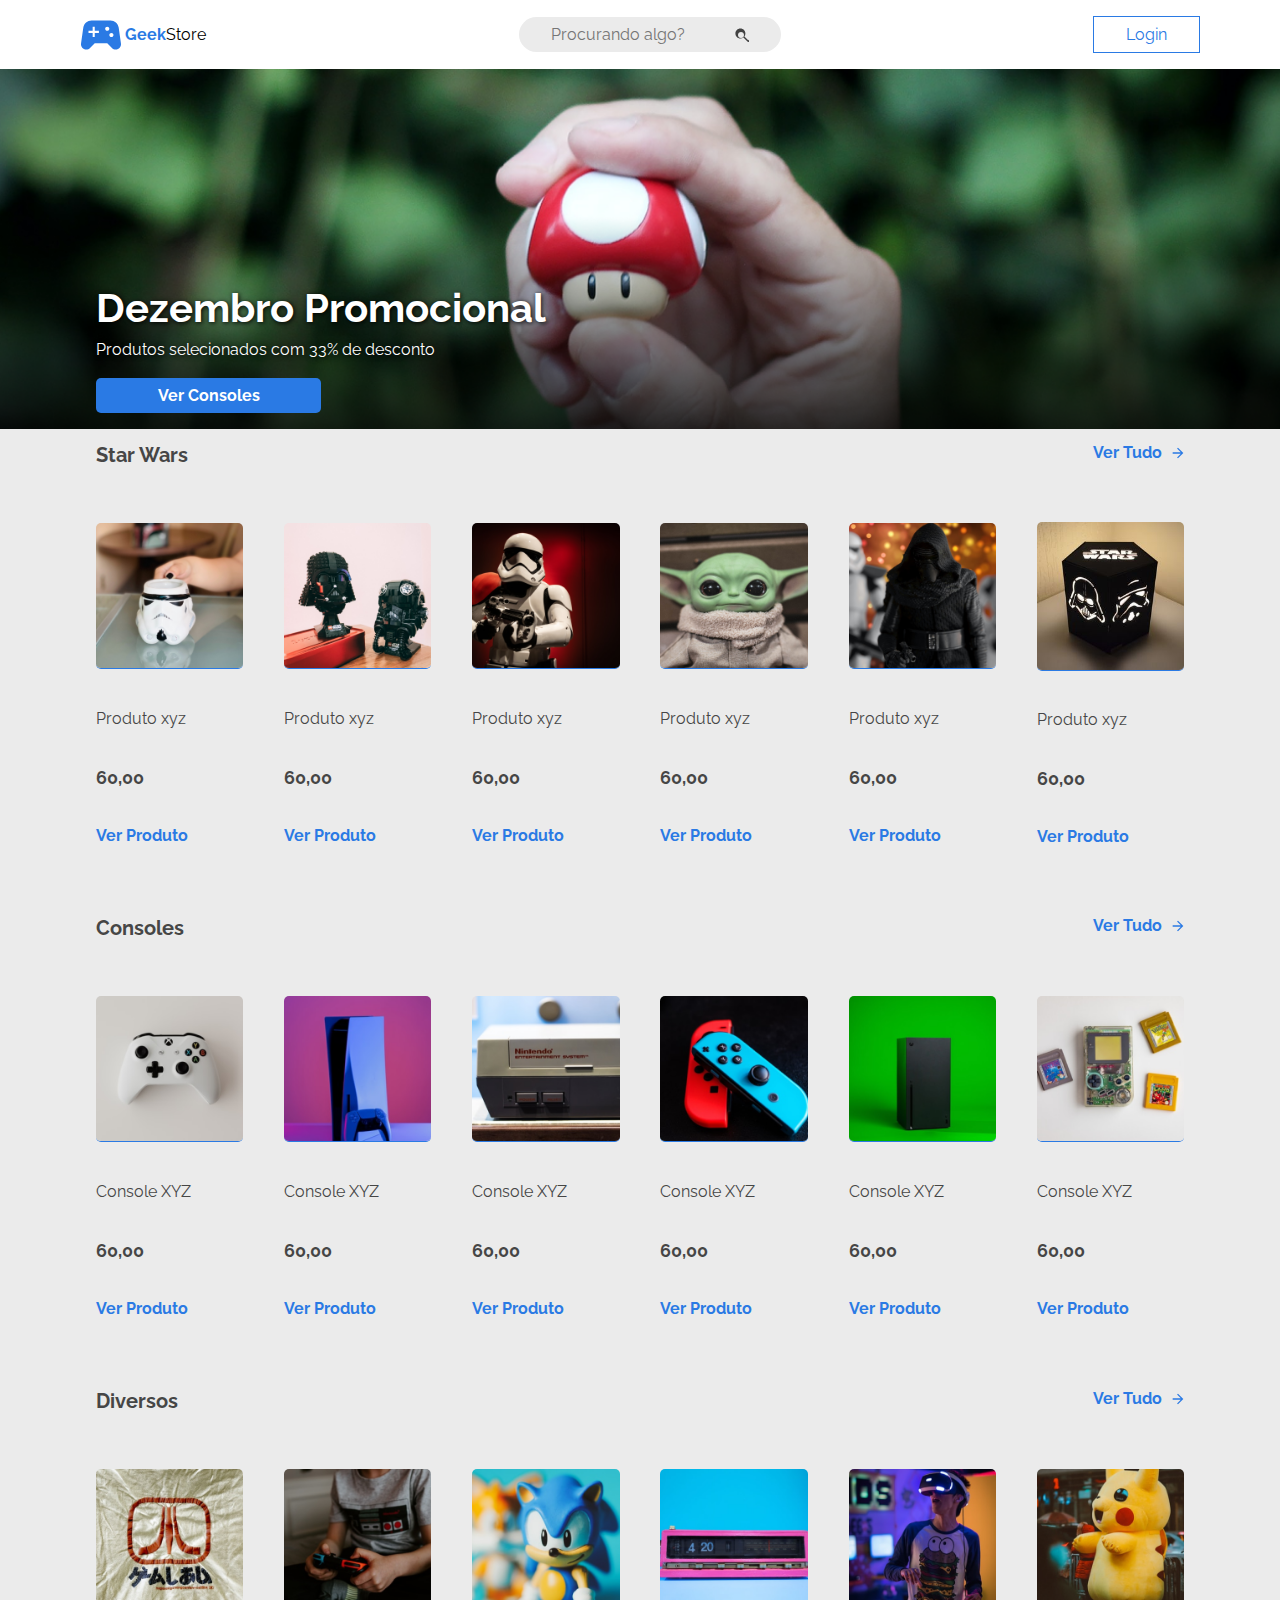
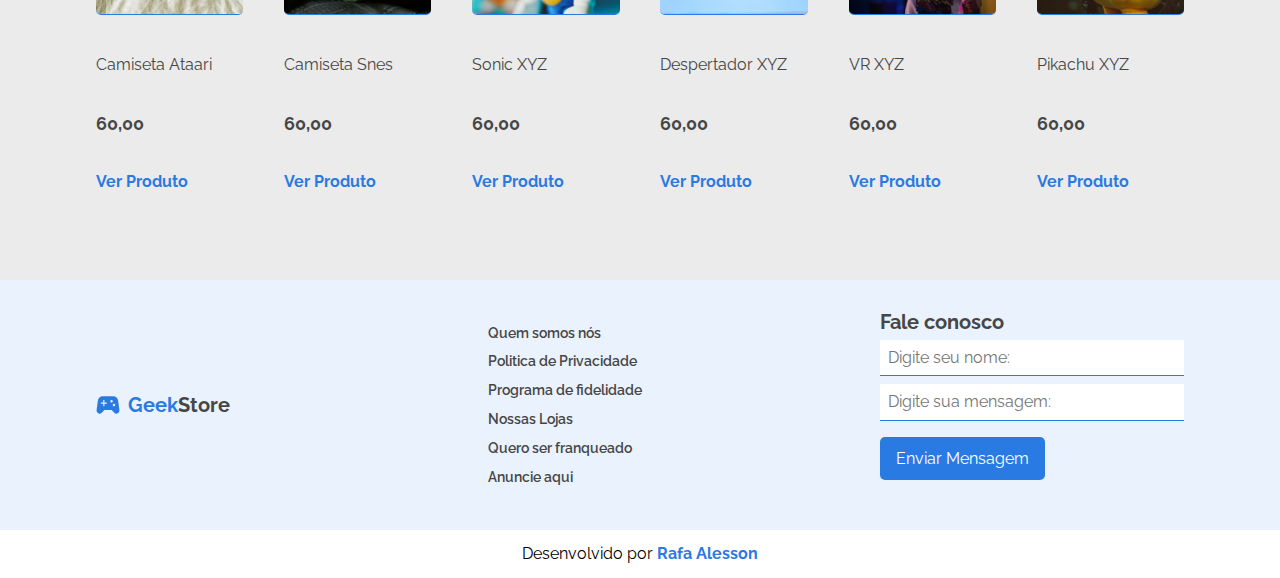
==== commit 9bd11a91: "finalização do responsivo para tablet e desktop" ====
--- a/index.html
+++ b/index.html
@@ -8,6 +8,8 @@
     <link rel="preconnect" href="https://fonts.gstatic.com" crossorigin>
     <link href="https://fonts.googleapis.com/css2?family=Raleway:wght@100;300;400;600;700&display=swap" rel="stylesheet">
     <link rel="shortcut icon" href="./assets/img/logo.png" type="image/x-icon">
+    <link rel="stylesheet" href="https://cdnjs.cloudflare.com/ajax/libs/font-awesome/4.7.0/css/font-awesome.min.css">
+
     <link rel="stylesheet" href="./assets/css/reset.css">
     <link rel="stylesheet" href="./assets/css/base.css">
     <link rel="stylesheet" href="./assets/css/cabecalho.css">
@@ -22,14 +24,16 @@
     <header class="cabecalho">
       <nav class="menu">
         <div class="logo-busca">
-          <div class="logo">
             <img src="assets\img\logo.svg" alt="logo" />
             <p class="logo-azul">Geek</p>
             <p>Store</p>
-          </div>
-          <!-- <input type="text" placeholder="O que desejo encontrar?" /> -->
         </div>
         <!--logo-busca-->
+
+        <div class="buscador">
+          <input type="text" name="buscador" id="buscador" placeholder="Procurando algo?">
+        </div>
+        <!--bucador-->
 
         <div class="login">
           <a href="login.html">
@@ -38,7 +42,7 @@
         </div>
         <!--login-->
 
-        <div class="busca">
+        <div class="lupa">
           <img src="./assets/img/lupa.svg" alt="lupa" />
         </div>
         <!--busca-->
@@ -67,6 +71,7 @@
           <p>Ver Tudo <img src="assets\img\seta.svg" alt="seta" /></p>
         </div>
       </div>
+
       <section class="sessao-produtos">
         <div class="prod-holder">
           <div class="produto">
@@ -76,6 +81,7 @@
             <a href=""  class="ver-prod">Ver Produto</a>
           </div>
         </div>
+
         <div class="prod-holder">
           <div class="produto">
             <img src="assets\img\legosw.png" alt="lego" />
@@ -84,14 +90,7 @@
             <a href="" class="ver-prod">Ver Produto</a>
           </div>
         </div>
-        <div class="prod-holder">
-          <div class="produto">
-            <img src="assets\img\yoda.png" alt="yoda" />
-            <p class="descrição">Produto xyz</p>
-            <p class="preco">60,00</p>
-            <a href="" class="ver-prod">Ver Produto</a>
-          </div>
-        </div>
+
         <div class="prod-holder">
           <div class="produto">
             <img src="assets\img\stormtropper.png" alt="storm" />
@@ -100,6 +99,7 @@
             <a href="" class="ver-prod">Ver Produto</a>
           </div>
         </div>
+
         <div class="prod-holder">
           <div class="produto">
             <img src="assets\img\babyyoda.png" alt="byoda" />
@@ -108,9 +108,19 @@
             <a href="" class="ver-prod">Ver Produto</a>
           </div>
         </div>
+
         <div class="prod-holder">
           <div class="produto">
             <img src="assets\img\mandalorian.png" alt="mandalorian" />
+            <p class="descrição">Produto xyz</p>
+            <p class="preco">60,00</p>
+            <a href="" class="ver-prod">Ver Produto</a>
+          </div>
+        </div>
+
+        <div class="prod-holder">
+          <div class="produto">
+            <img src="assets\img\acentoStarWars.jpg" alt="um banco com tema do star wars" />
             <p class="descrição">Produto xyz</p>
             <p class="preco">60,00</p>
             <a href="" class="ver-prod">Ver Produto</a>
@@ -245,6 +255,7 @@
         <p class="referencia__p1">Geek</p>
         <p class="referencia__p2">Store</p>
       </div>
+      
       <div class="links-uteis">
         <a href="">Quem somos nós</a>
         <a href="">Politica de Privacidade</a>
--- a/assets/css/base.css
+++ b/assets/css/base.css
@@ -2,7 +2,7 @@
     --bg-color: #ebebeb;
     --input-placeholder: #d4d4d4;
     --input-bg: #efefef;
-    --texto-destaque: #FFFF;
+    --branco-total: #FFFF;
     --azul-destaque: #2a7ae4;
     --bg-contato: #Eaf2fd;
     --preto-leve: #464646;
--- a/assets/css/cabecalho.css
+++ b/assets/css/cabecalho.css
@@ -3,12 +3,17 @@
     align-items: center;
     justify-content: space-between;
     padding: 1rem;
+    background-color: var(--branco-total);
 }
 
-.logo{
+.logo-busca{
     display: flex;
     align-items: center;
     justify-content: space-between;
+}
+
+.buscador{
+    display: none;
 }
 
 .logo-azul{
@@ -22,4 +27,48 @@
     padding: .5rem 2rem;
     border: 1px solid var(--azul-destaque);
     cursor: pointer;
+}
+
+@media screen and (min-width: 481px){
+    .lupa{
+        display: none;
+    }
+
+    .buscador{
+        display: flex;
+        
+    }
+
+    .buscador input{
+        padding: .5rem 1rem;
+        border-radius: 2rem;
+        background-color: #ebebeb;
+        outline: none;   
+    }
+
+    .buscador input::-webkit-input-placeholder{
+        padding-right: 1rem;
+        background-image: url('data:image/svg+xml;utf8,<svg xmlns="http://www.w3.org/2000/svg" width="16" height="16" viewBox="0 0 16 16"><path fill="%23424242" d="M15.4 13.6l-4-4c.6-.8 1-1.8 1-3 0-2.8-2.2-5-5-5s-5 2.2-5 5 2.2 5 5 5c1.2 0 2.2-.4 3-1l4 4c.2.2.5.4.8.4.6 0 1-.4 1-.9.2-.5-.2-1-.8-1.4zM5 8c0-1.7 1.3-3 3-3s3 1.3 3 3-1.3 3-3 3-3-1.3-3-3z"/></svg>');
+        background-repeat: no-repeat;
+        background-size: 1rem;
+        background-position: right center;
+    }
+
+    .buscador input:-moz-placeholder {
+        padding-right: 1rem;
+        background-image: url('data:image/svg+xml;utf8,<svg xmlns="http://www.w3.org/2000/svg" width="16" height="16" viewBox="0 0 16 16"><path fill="%23424242" d="M15.4 13.6l-4-4c.6-.8 1-1.8 1-3 0-2.8-2.2-5-5-5s-5 2.2-5 5 2.2 5 5 5c1.2 0 2.2-.4 3-1l4 4c.2.2.5.4.8.4.6 0 1-.4 1-.9.2-.5-.2-1-.8-1.4zM5 8c0-1.7 1.3-3 3-3s3 1.3 3 3-1.3 3-3 3-3-1.3-3-3z"/></svg>');
+        background-repeat: no-repeat;
+        background-size: 1rem;
+        background-position: right center;
+    }
+}
+
+@media screen and (min-width: 769px){
+    .buscador input{
+        padding: .5rem 2rem;  
+    }
+
+    .menu{
+        padding: 1rem 5rem;
+    }
 }--- a/assets/css/destaque.css
+++ b/assets/css/destaque.css
@@ -11,7 +11,7 @@
     display: flex;
     flex-direction: column;
     justify-content: flex-end;
-    color: var(--texto-destaque);
+    color: var(--branco-total);
     line-height: 1.5;
     font-size: 1.2rem;
     padding: 1rem;
@@ -43,4 +43,28 @@
     width: 50%;
     border-radius: 5px;
     text-align: center;
+}
+
+@media screen and (min-width: 481px) {
+    .destaque{
+        height: 40vh;
+    }
+
+    .banner{
+        padding: 1rem 2rem;
+    }
+
+    .banner__h1{
+        font-size: 2rem;
+    }
+}
+
+@media screen and (min-width: 769px){
+    .banner{
+        padding: 1rem 6rem;
+    }
+
+    .banner__h1{
+        font-size: 2.5rem;
+    }
 }--- a/assets/css/geral-prods.css
+++ b/assets/css/geral-prods.css
@@ -49,6 +49,7 @@
 .produto img{
     width: 100%;
     border-radius: 5px;
+    border-bottom: 1px solid var(--azul-destaque);
 }
 
 .preco{
@@ -59,4 +60,49 @@
 .ver-prod{
     color: var(--azul-destaque);
     font-weight: bold;
+}
+
+@media screen and (min-width: 481px) {
+  .sessao-produtos{
+    width: 100%;
+    padding: 0 1rem;
+  }
+
+  .prod-titulo{
+    padding: 1rem 2rem;
+  }
+
+  .prod-holder{
+    width: 25%;
+  } 
+
+  .sessao-produtos .prod-holder:nth-child(1), .sessao-produtos .prod-holder:nth-child(2){
+    display: none;
+  }
+
+  .geral-prods{
+    justify-content: space-between;
+  }
+}
+
+@media screen and (min-width: 769px){
+  .sessao-produtos .prod-holder:nth-child(1), .sessao-produtos .prod-holder:nth-child(2){
+    display: flex;
+  }
+
+  .sessao-produtos{
+    padding: 0 5rem;
+  }
+
+  .produto{
+    height: 45vh;
+  }
+
+  .prod-holder{
+    width: 16%;
+  }
+
+  .prod-titulo{
+    padding: 1rem 6rem;
+  }
 }--- a/assets/css/contato.css
+++ b/assets/css/contato.css
@@ -1,5 +1,6 @@
 .contato{
     margin-top: 2rem;
+    background-color: #eaf2fd;
 }
 
 .contato:first-child{
@@ -7,8 +8,7 @@
     flex-direction: column;
     padding: 1rem;
     justify-content: center;
-    align-items: center;
-    
+    align-items: center; 
 }
 
 .referencia{
@@ -63,6 +63,7 @@
     padding: 1rem 1rem 1rem .5rem;
     margin-bottom: .5rem;
     outline: none;
+    border-bottom: 1px solid var(--azul-destaque);
 }
 
 .text-msg{
@@ -71,16 +72,95 @@
     padding: 1rem 1rem 1rem .5rem;
     resize: none;
     outline: none;
+    border-bottom: 1px solid var(--azul-destaque);
 }
 
 .form__btn{
     align-self: baseline;
     background-color: var(--azul-destaque);
-    color: var(--texto-destaque);
+    color: var(--branco-total);
     border: none;
     padding: 1rem 1rem 1rem .5rem;
     margin-top: 1rem;
     cursor: pointer;
     border-radius: 5px;
     text-align: left;
+}
+
+@media screen and (min-width: 481px) {
+    .contato{
+        display: flex;
+        flex-wrap: wrap;
+        justify-content: space-between;
+    }
+
+    .referencia{
+        justify-content: flex-start;
+        align-items: flex-start;
+        width: 100%;
+        padding-left: 1rem;
+        margin-top: 1rem;
+    }
+
+    .referencia img{
+        padding-right: .5rem;
+        width: 2rem;
+    }
+
+    .referencia__p1{
+        font-size: 1.25rem;
+    }
+    
+    .referencia__p2{
+        font-size: 1.25rem; 
+    }
+
+    .links-uteis{
+        text-align: left;
+        font-size: .9rem;
+        padding-left: 1rem;
+    }
+
+    .form{
+        margin-top: -2rem;
+        width: 50%;
+    }
+
+    .form__titulo{
+        font-size: 1.25rem;
+    }
+
+    .input-nome{
+        padding: .5rem;
+    }
+
+    .text-msg{
+        padding: .5rem;
+    }
+
+    .form__btn{
+        padding: .75rem 1rem;
+    }
+    
+}
+
+@media screen and (min-width: 769px){
+    .referencia{
+        width: 30%;
+        margin: 0;
+        align-items: center;
+    }
+
+    .links-uteis{
+        width: 30%;
+    }
+
+    .form{
+        width: 30%;
+        margin-top: 0;
+    }
+
+    .contato{
+        padding: 1rem 5rem;
+    }
 }--- a/assets/css/footer.css
+++ b/assets/css/footer.css
@@ -4,6 +4,7 @@
     justify-content: center;
     width: 100%;
     height: 3rem;
+    background-color: var(--branco-total);
 }
 
 .autor{
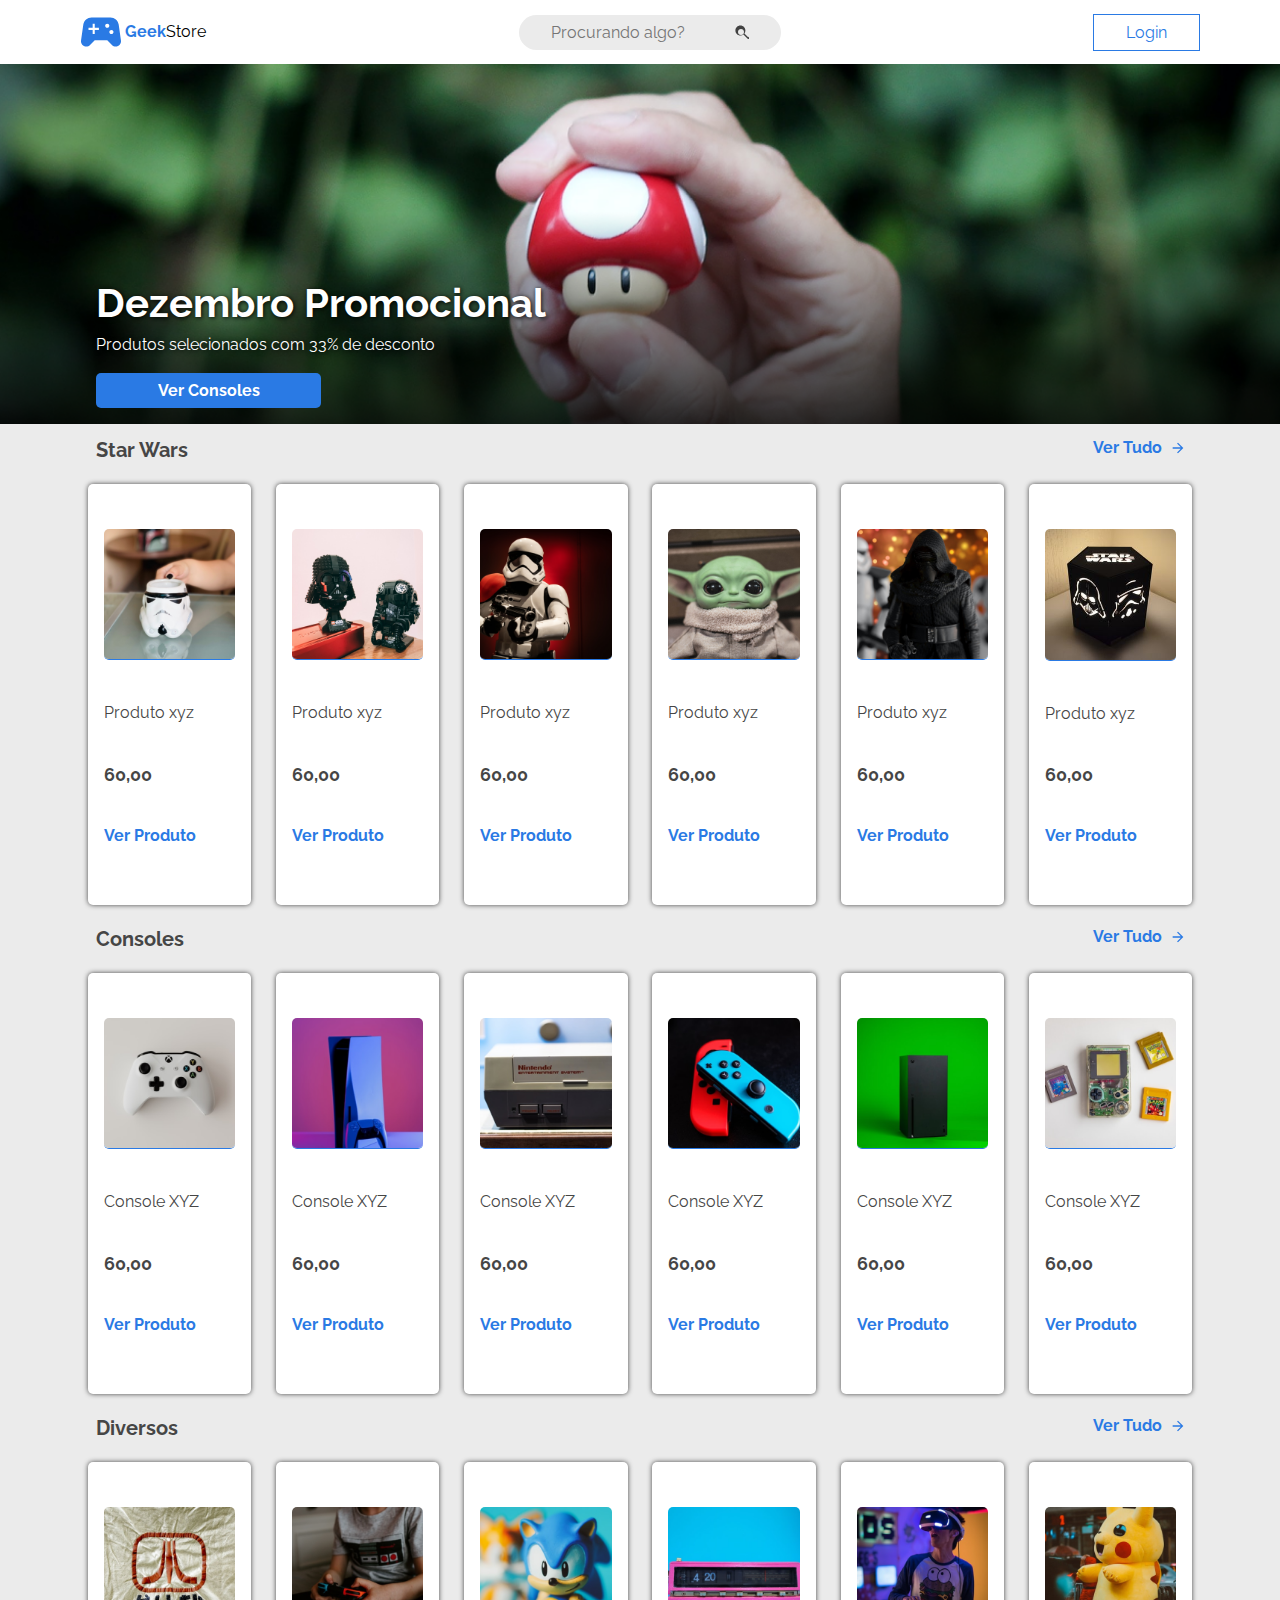
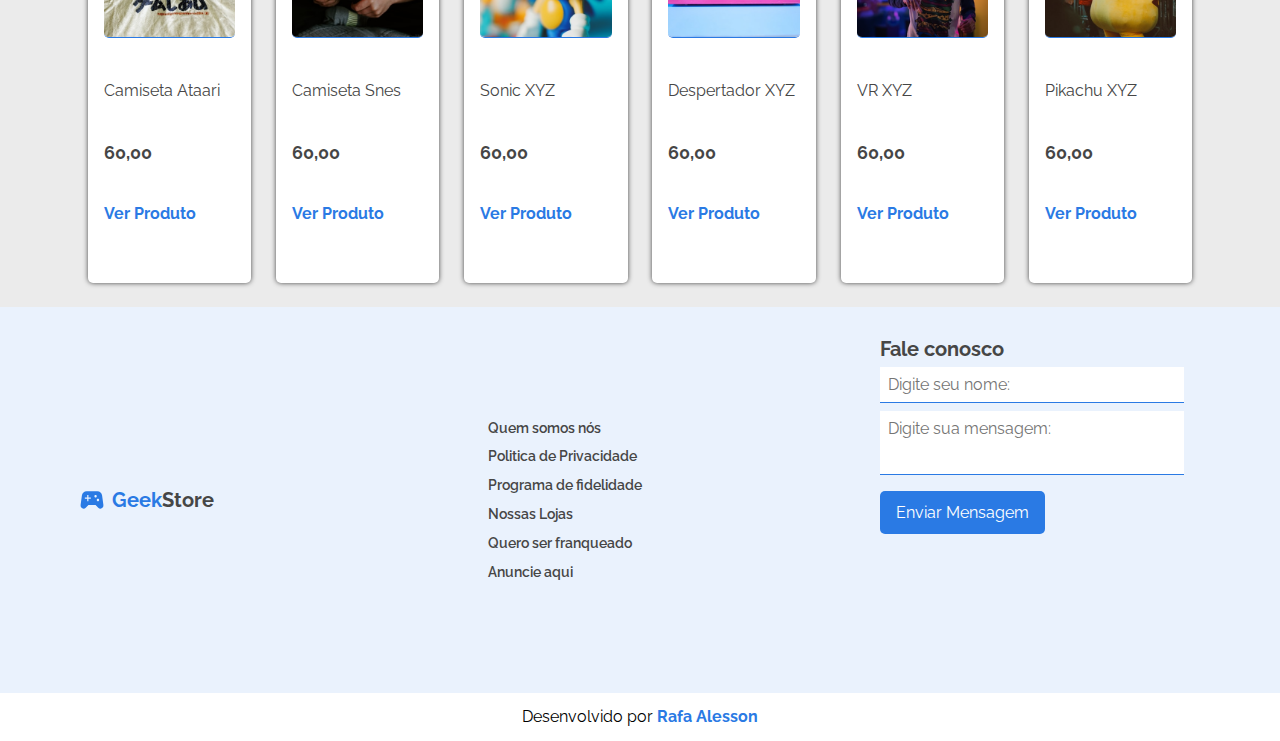
==== commit 923cb721: "finalização aba login" ====
--- a/index.html
+++ b/index.html
@@ -9,25 +9,27 @@
     <link href="https://fonts.googleapis.com/css2?family=Raleway:wght@100;300;400;600;700&display=swap" rel="stylesheet">
     <link rel="shortcut icon" href="./assets/img/logo.png" type="image/x-icon">
     <link rel="stylesheet" href="https://cdnjs.cloudflare.com/ajax/libs/font-awesome/4.7.0/css/font-awesome.min.css">
-
-    <link rel="stylesheet" href="./assets/css/reset.css">
-    <link rel="stylesheet" href="./assets/css/base.css">
-    <link rel="stylesheet" href="./assets/css/cabecalho.css">
-    <link rel="stylesheet" href="./assets/css/destaque.css">
-    <link rel="stylesheet" href="./assets/css/geral-prods.css">
-    <link rel="stylesheet" href="./assets/css/contato.css">
-    <link rel="stylesheet" href="./assets/css/footer.css">
+    <!--CSS INDEX-->
+    <link rel="stylesheet" href="./assets/css/css-base/reset.css">
+    <link rel="stylesheet" href="./assets/css/css-base/base.css">
+    <link rel="stylesheet" href="./assets/css/css-index/cabecalho.css">
+    <link rel="stylesheet" href="./assets/css/css-index/destaque.css">
+    <link rel="stylesheet" href="./assets/css/css-index/geral-prods.css">
+    <link rel="stylesheet" href="./assets/css/css-index/contato.css">
+    <link rel="stylesheet" href="./assets/css/css-index/footer.css">
+    <!--FIM CSS INDEX-->
+
     <title>GeekStore</title>
   </head>
 
   <body>
     <header class="cabecalho">
       <nav class="menu">
-        <div class="logo-busca">
+        <a href="./index.html" class="logo-busca">
             <img src="assets\img\logo.svg" alt="logo" />
             <p class="logo-azul">Geek</p>
             <p>Store</p>
-        </div>
+        </a>
         <!--logo-busca-->
 
         <div class="buscador">
@@ -36,7 +38,7 @@
         <!--bucador-->
 
         <div class="login">
-          <a href="login.html">
+          <a href="assets/html/login.html">
             <button type="submit">Login</button>
           </a>
         </div>
@@ -255,7 +257,7 @@
         <p class="referencia__p1">Geek</p>
         <p class="referencia__p2">Store</p>
       </div>
-      
+
       <div class="links-uteis">
         <a href="">Quem somos nós</a>
         <a href="">Politica de Privacidade</a>
--- a/assets/css/css-base/base.css
+++ b/assets/css/css-base/base.css
@@ -0,0 +1,21 @@
+:root {
+    --bg-color: #ebebeb;
+    --input-placeholder: #d4d4d4;
+    --input-bg: #efefef;
+    --branco-total: #FFFF;
+    --azul-destaque: #2a7ae4;
+    --bg-contato: #Eaf2fd;
+    --preto-leve: #464646;
+  }
+
+  *{
+    box-sizing: border-box;
+    scroll-behavior: smooth;
+  }
+
+  body{
+    background-color: var(--bg-color);
+    font-family: 'Raleway', sans-serif;
+  }
+
+  --- a/assets/css/css-index/cabecalho.css
+++ b/assets/css/css-index/cabecalho.css
@@ -0,0 +1,79 @@
+.menu{
+    display: flex;
+    align-items: center;
+    justify-content: space-between;
+    height: 4rem;
+    padding: 0 1rem;
+    background-color: var(--branco-total);
+}
+
+.logo-busca{
+    display: flex;
+    align-items: center;
+    justify-content: space-between;
+}
+
+.buscador{
+    display: none;
+}
+
+.logo-azul{
+    color: var(--azul-destaque);
+    font-weight: bold;
+    padding-left: 3px;
+}
+
+.login{
+    color: var(--azul-destaque);
+    padding: .5rem 2rem;
+    border: 1px solid var(--azul-destaque);
+    cursor: pointer;
+}
+
+.login a button{
+    cursor: pointer;
+}
+
+@media screen and (min-width: 481px){
+    .lupa{
+        display: none;
+    }
+
+    .buscador{
+        display: flex;
+        
+    }
+
+    .buscador input{
+        padding: .5rem 1rem;
+        border-radius: 2rem;
+        background-color: #ebebeb;
+        outline: none;   
+    }
+
+    .buscador input::-webkit-input-placeholder{
+        padding-right: 1rem;
+        background-image: url('data:image/svg+xml;utf8,<svg xmlns="http://www.w3.org/2000/svg" width="16" height="16" viewBox="0 0 16 16"><path fill="%23424242" d="M15.4 13.6l-4-4c.6-.8 1-1.8 1-3 0-2.8-2.2-5-5-5s-5 2.2-5 5 2.2 5 5 5c1.2 0 2.2-.4 3-1l4 4c.2.2.5.4.8.4.6 0 1-.4 1-.9.2-.5-.2-1-.8-1.4zM5 8c0-1.7 1.3-3 3-3s3 1.3 3 3-1.3 3-3 3-3-1.3-3-3z"/></svg>');
+        background-repeat: no-repeat;
+        background-size: 1rem;
+        background-position: right center;
+    }
+
+    .buscador input:-moz-placeholder {
+        padding-right: 1rem;
+        background-image: url('data:image/svg+xml;utf8,<svg xmlns="http://www.w3.org/2000/svg" width="16" height="16" viewBox="0 0 16 16"><path fill="%23424242" d="M15.4 13.6l-4-4c.6-.8 1-1.8 1-3 0-2.8-2.2-5-5-5s-5 2.2-5 5 2.2 5 5 5c1.2 0 2.2-.4 3-1l4 4c.2.2.5.4.8.4.6 0 1-.4 1-.9.2-.5-.2-1-.8-1.4zM5 8c0-1.7 1.3-3 3-3s3 1.3 3 3-1.3 3-3 3-3-1.3-3-3z"/></svg>');
+        background-repeat: no-repeat;
+        background-size: 1rem;
+        background-position: right center;
+    }
+}
+
+@media screen and (min-width: 769px){
+    .buscador input{
+        padding: .5rem 2rem;  
+    }
+
+    .menu{
+        padding: 0 5rem;
+    }
+}--- a/assets/css/css-index/destaque.css
+++ b/assets/css/css-index/destaque.css
@@ -0,0 +1,70 @@
+.destaque{
+    background: url("../../img/banner.png");
+    background-position: center;
+    background-size: cover;
+    height: 35vh;
+    width: 100%;
+    display: flex;
+}
+
+.banner{
+    display: flex;
+    flex-direction: column;
+    justify-content: flex-end;
+    color: var(--branco-total);
+    line-height: 1.5;
+    font-size: 1.2rem;
+    padding: 1rem;
+}
+
+.banner__h1{
+    font-size: 1.5rem;
+    font-weight: bold;
+    text-shadow: 1px 1px 5px black;
+    width: fit-content;
+}
+
+.banner__p{
+    width: fit-content;
+    font-size: 1rem;
+    font-weight: 400;
+    text-shadow: 1px 1px 5px black;
+}
+
+.banner__btn{
+    background-color: var(--azul-destaque);
+    color: var(--texto-destaque);
+    border: none;
+    padding: .5rem 0;
+    margin-top: 1rem;
+    font-size: 1rem;
+    font-weight: 700;
+    cursor: pointer;
+    width: 50%;
+    border-radius: 5px;
+    text-align: center;
+}
+
+@media screen and (min-width: 481px) {
+    .destaque{
+        height: 40vh;
+    }
+
+    .banner{
+        padding: 1rem 2rem;
+    }
+
+    .banner__h1{
+        font-size: 2rem;
+    }
+}
+
+@media screen and (min-width: 769px){
+    .banner{
+        padding: 1rem 6rem;
+    }
+
+    .banner__h1{
+        font-size: 2.5rem;
+    }
+}--- a/assets/css/css-index/geral-prods.css
+++ b/assets/css/css-index/geral-prods.css
@@ -0,0 +1,114 @@
+.geral-prods {
+  display: flex;
+  flex-wrap: wrap;
+  margin-bottom: 1rem;
+}
+
+.prod-titulo {
+  display: flex;
+  justify-content: space-between;
+  width: 100%;
+  padding: 1rem;
+}
+
+.titulo {
+  color: var( --preto-leve);
+  font-size: 1.25rem;
+  font-weight: bold;
+}
+
+.mostrar-mais p{
+  display: flex;
+  justify-content: center;
+  color: var(--azul-destaque);
+  font-weight: bold;
+}
+
+.mostrar-mais p img{
+    padding-left: .6rem;
+}
+
+.sessao-produtos{
+    display: flex;
+    flex-wrap: wrap;
+    justify-content: space-between;
+}
+
+.prod-holder{
+    padding: 0 1rem 1rem 1rem;
+    width: calc(50% - 1rem);
+    background-color: #fff;
+    box-shadow: 0px 0px 5px var(--preto-leve);
+    border-radius: 5px;
+    margin: .5rem;
+
+}
+
+.produto{
+    display: flex;
+    flex-direction: column;
+    justify-content: space-evenly;
+    height: 38vh;
+    color: var( --preto-leve);
+}
+
+.produto img{
+    width: 100%;
+    border-radius: 5px;
+    border-bottom: 1px solid var(--azul-destaque);
+}
+
+.preco{
+    font-weight: bold;
+    font-size: 1.1rem;
+}
+
+.ver-prod{
+    color: var(--azul-destaque);
+    font-weight: bold;
+}
+
+@media screen and (min-width: 481px) {
+  .sessao-produtos{
+    width: 100%;
+    padding: 0 1rem;
+  }
+
+  .prod-titulo{
+    padding: 1rem 2rem;
+  }
+
+  .prod-holder{
+    width: calc(25% - 1rem);
+  } 
+
+  .sessao-produtos .prod-holder:nth-child(1), .sessao-produtos .prod-holder:nth-child(2){
+    display: none;
+  }
+
+  .geral-prods{
+    justify-content: space-between;
+  }
+}
+
+@media screen and (min-width: 769px){
+  .sessao-produtos .prod-holder:nth-child(1), .sessao-produtos .prod-holder:nth-child(2){
+    display: flex;
+  }
+
+  .sessao-produtos{
+    padding: 0 5rem;
+  }
+
+  .produto{
+    height: 45vh;
+  }
+
+  .prod-holder{
+    width: calc(16% - 1rem);
+  }
+
+  .prod-titulo{
+    padding: 1rem 6rem;
+  }
+}--- a/assets/css/css-index/contato.css
+++ b/assets/css/css-index/contato.css
@@ -0,0 +1,162 @@
+.contato{
+    margin-top: 1rem;
+    background-color: #eaf2fd;
+}
+
+.referencia{
+    display: flex;
+    justify-content: center;
+    align-items: center;
+    padding-top: 1rem;
+}
+
+.referencia img{
+    padding-right: .5rem;
+    width: 4rem;
+}
+
+.referencia__p1{
+    color: var(--azul-destaque);
+    font-size: 2rem;
+    font-weight: bold;
+}
+
+.referencia__p2{
+    font-size: 2rem;
+    font-weight: bold;
+    color: var(--preto-leve);
+}
+
+.links-uteis{
+    display: flex;
+    flex-direction: column;
+    line-height: 2;
+    text-align: center;
+    justify-content: center;
+    color: var(--preto-leve);
+    font-size: 1.25rem;
+    font-weight: 600;
+}
+
+.form{
+    display: flex;
+    flex-direction: column;
+    padding: 1rem;
+}
+
+.form__titulo{
+    font-size: 1.25rem;
+    font-weight: bold;
+    color: var(--preto-leve);
+    margin-bottom: .5rem;
+}
+
+.input-nome{
+    width: 100%;
+    padding: 1rem 1rem 1rem .5rem;
+    margin-bottom: .5rem;
+    outline: none;
+    border-bottom: 1px solid var(--azul-destaque);
+}
+
+.text-msg{
+    width: 100%;
+    height: 20%;
+    padding: 1rem 1rem 1rem .5rem;
+    resize: none;
+    outline: none;
+    border-bottom: 1px solid var(--azul-destaque);
+}
+
+.form__btn{
+    align-self: baseline;
+    background-color: var(--azul-destaque);
+    color: var(--branco-total);
+    border: none;
+    padding: 1rem 1rem 1rem .5rem;
+    margin-top: 1rem;
+    cursor: pointer;
+    border-radius: 5px;
+    text-align: left;
+}
+
+@media screen and (min-width: 481px) {
+    .contato{
+        display: flex;
+        flex-wrap: wrap;
+        justify-content: space-between;
+        margin: 0;
+        height: calc(50vh - 4rem);
+    }
+
+    .referencia{
+        justify-content: flex-start;
+        align-items: flex-start;
+        width: 100%;
+        padding-left: 1rem;
+        margin-top: 1rem;
+    }
+
+    .referencia img{
+        padding-right: .5rem;
+        width: 2rem;
+    }
+
+    .referencia__p1{
+        font-size: 1.25rem;
+    }
+    
+    .referencia__p2{
+        font-size: 1.25rem; 
+    }
+
+    .links-uteis{
+        text-align: left;
+        font-size: .9rem;
+        padding-left: 1rem;
+    }
+
+    .form{
+        margin-top: -2rem;
+        width: 50%;
+    }
+
+    .form__titulo{
+        font-size: 1.25rem;
+    }
+
+    .input-nome{
+        padding: .5rem;
+    }
+
+    .text-msg{
+        padding: .5rem;
+    }
+
+    .form__btn{
+        padding: .75rem 1rem;
+    }
+    
+}
+
+@media screen and (min-width: 769px){
+    .contato{
+        padding: 1rem 5rem;
+    }
+    
+    .referencia{
+        width: 30%;
+        margin: 0;
+        align-items: center;
+        padding: 0;
+    }
+
+    .links-uteis{
+        width: 30%;
+    }
+
+    .form{
+        width: 30%;
+        margin-top: 0;
+    }
+}--- a/assets/css/css-index/footer.css
+++ b/assets/css/css-index/footer.css
@@ -0,0 +1,13 @@
+.footer{
+    display: flex;
+    align-items: center;
+    justify-content: center;
+    width: 100%;
+    height: 3rem;
+    background-color: var(--branco-total);
+}
+
+.autor{
+    color: var(--azul-destaque);
+    font-weight: bold;
+}